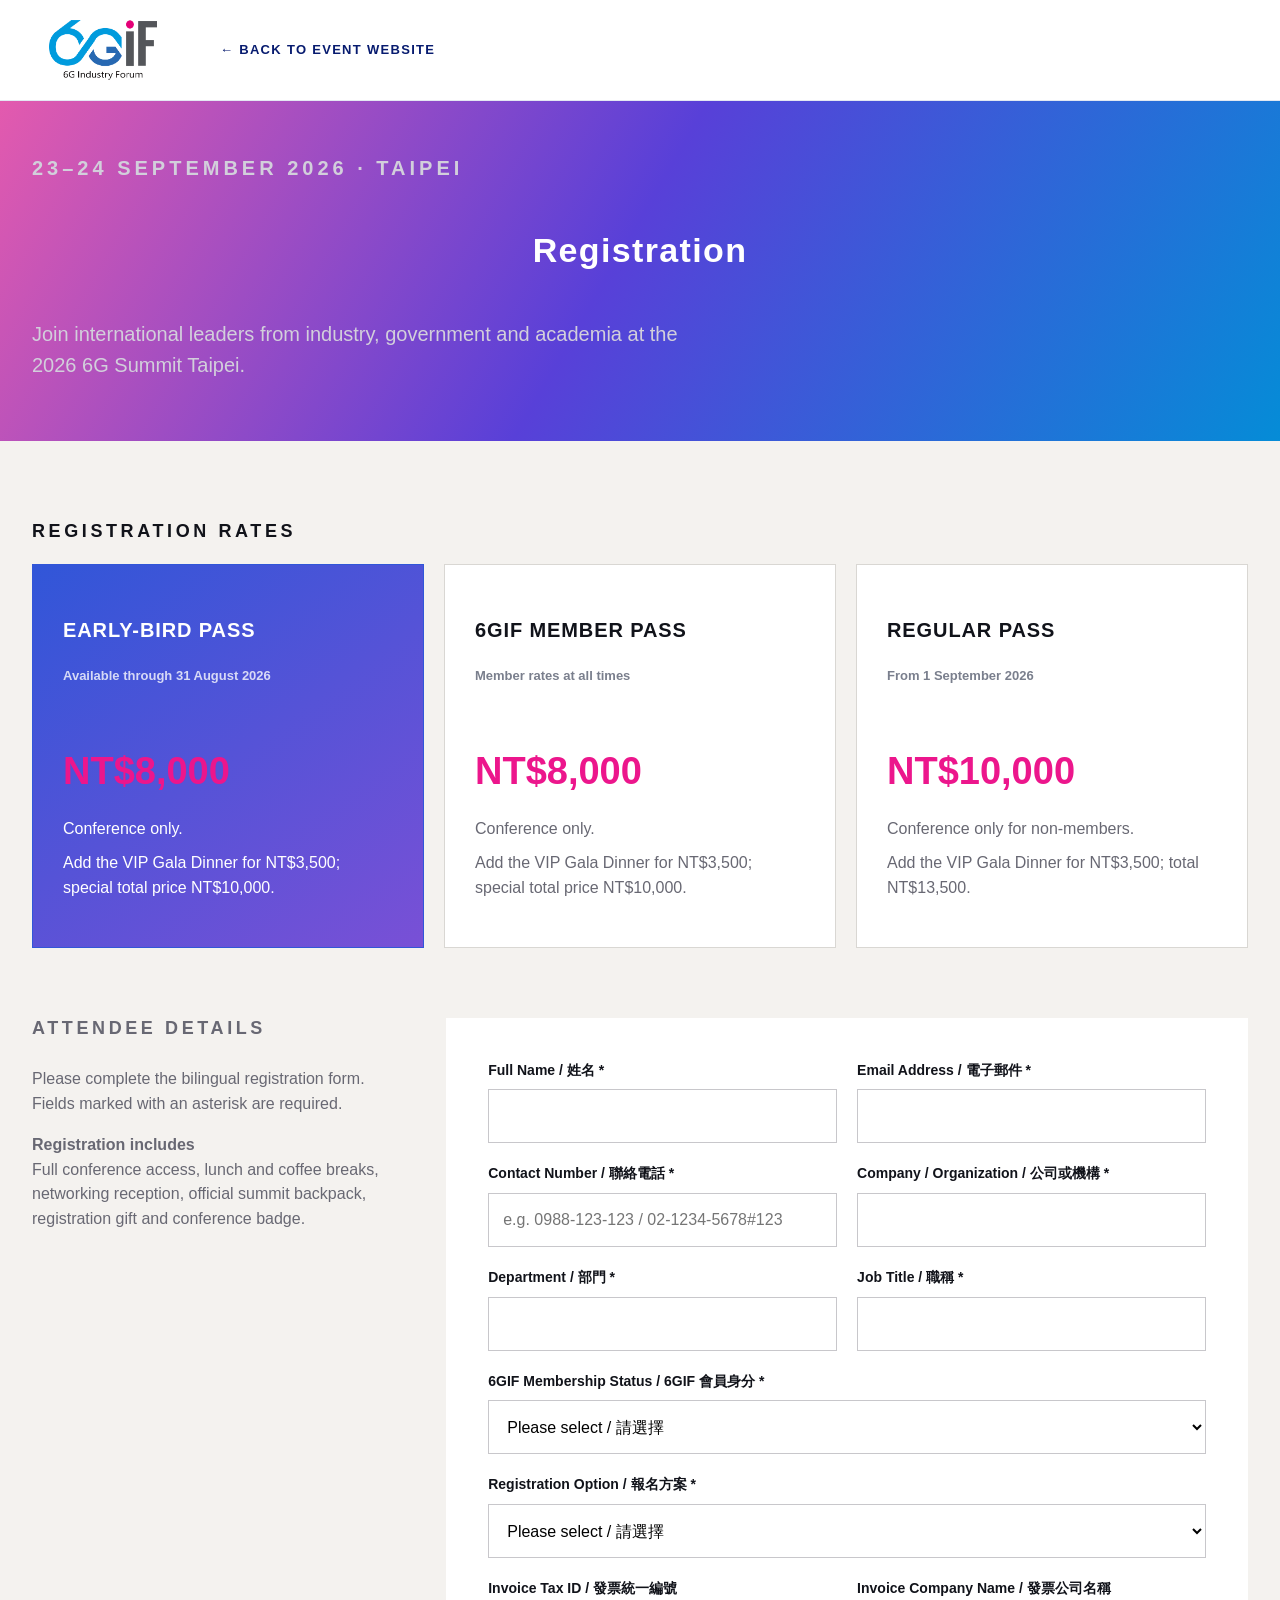
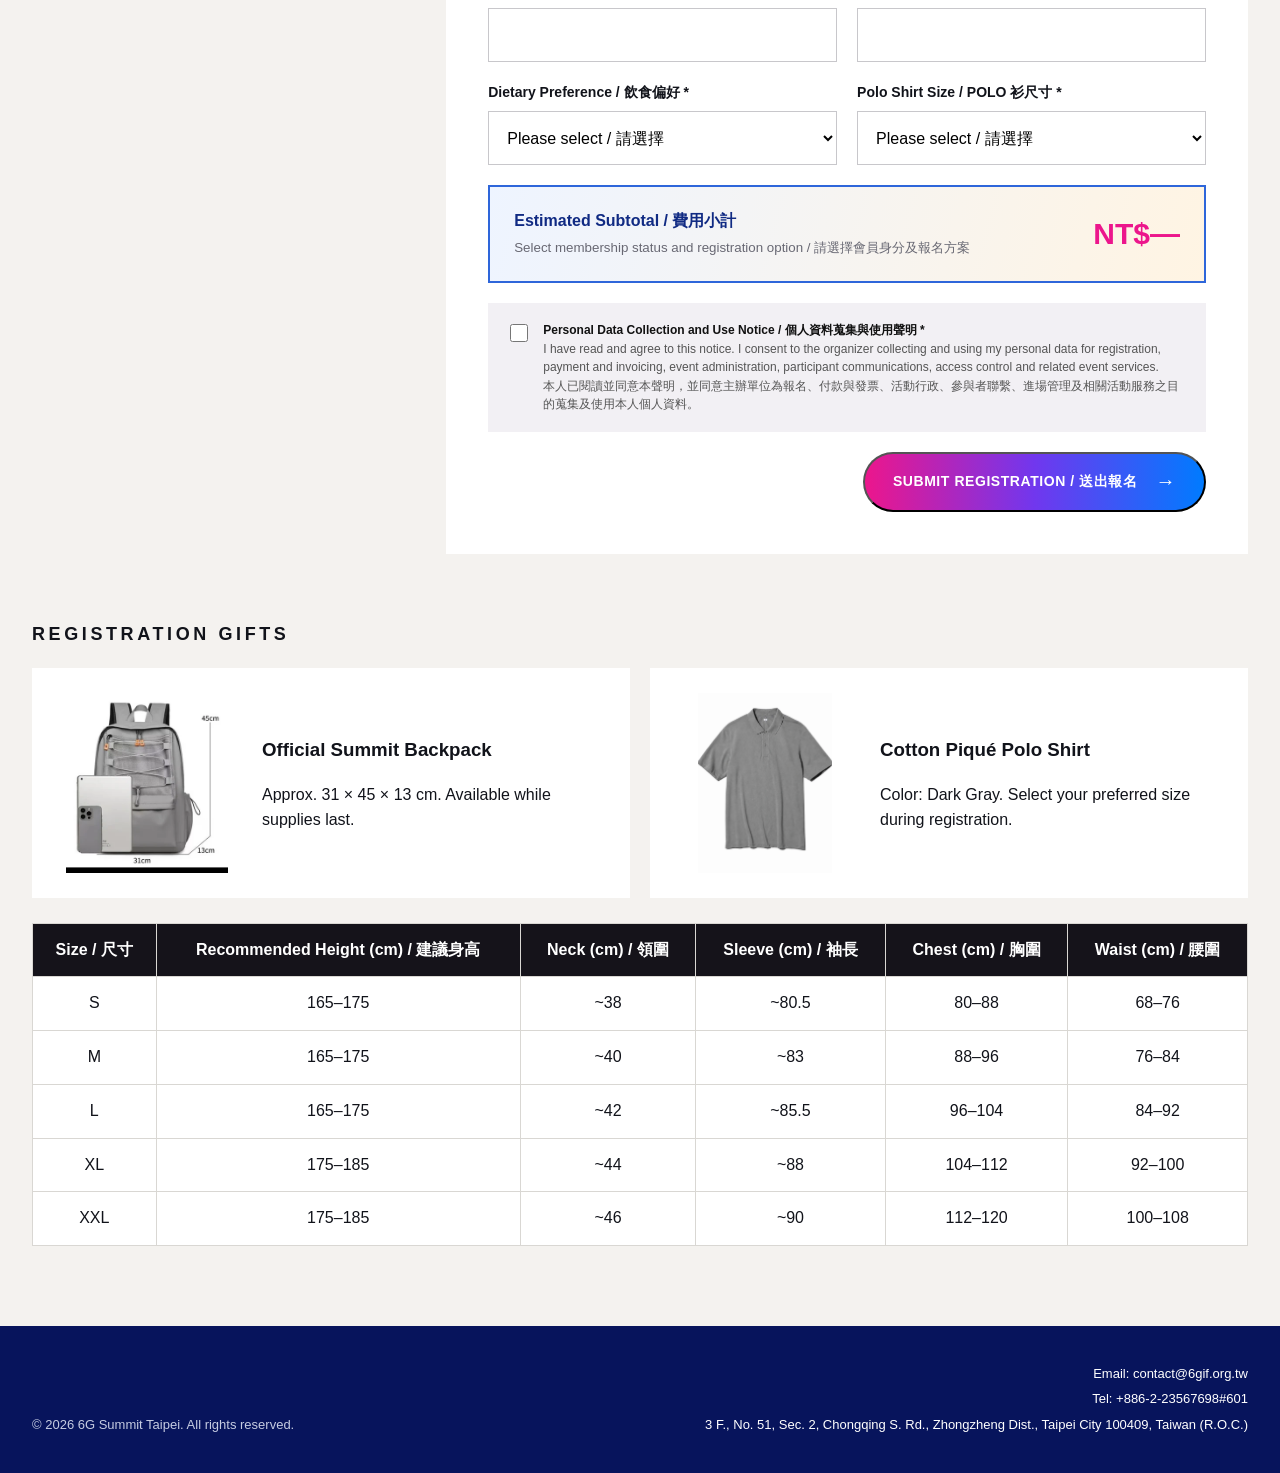
==== registration.html @ 36eef112 "Standardize speaker profile lengths" ====
<!doctype html>
<html lang="en">
<head>
  <meta charset="utf-8">
  <meta name="viewport" content="width=device-width,initial-scale=1">
  <meta name="description" content="Register for the 2026 6G Summit Taipei.">
  <title>Registration | 2026 6G Summit Taipei</title>
  <link rel="stylesheet" href="style.css">
  <link rel="stylesheet" href="mobile.css?v=20260729-2">
  <link rel="stylesheet" href="client-feedback.css?v=20260805-3">
</head>
<body>
  <header class="site-header">
    <div class="nav-wrap">
      <a class="site-logo" href="https://www.6gif-summit.org.tw/" target="_top"><img src="assets/6gif-logo.png" alt="6G Industry Forum"></a>
      <a class="back-link" href="https://www.6gif-summit.org.tw/" target="_top">← BACK TO EVENT WEBSITE</a>
    </div>
  </header>
  <main>
    <section class="registration-hero">
      <div class="container">
        <p class="section-label label-pink">23–24 SEPTEMBER 2026 · TAIPEI</p>
        <h1>Registration</h1>
        <p>Join international leaders from industry, government and academia at the 2026 6G Summit Taipei.</p>
      </div>
    </section>
    <section class="registration-page">
      <div class="container">
        <p class="section-label">REGISTRATION RATES</p>
        <div class="pricing-cards">
          <article class="price-card featured"><p class="pass-name">EARLY-BIRD PASS</p><h3>Available through 31 August 2026</h3><strong>NT$8,000</strong><p class="pass-description"><span>Conference only.</span><span>Add the VIP Gala Dinner for NT$3,500; special total price NT$10,000.</span></p></article>
          <article class="price-card"><p class="pass-name">6GIF MEMBER PASS</p><h3>Member rates at all times</h3><strong>NT$8,000</strong><p class="pass-description"><span>Conference only.</span><span>Add the VIP Gala Dinner for NT$3,500; special total price NT$10,000.</span></p></article>
          <article class="price-card"><p class="pass-name">REGULAR PASS</p><h3>From 1 September 2026</h3><strong>NT$10,000</strong><p class="pass-description"><span>Conference only for non-members.</span><span>Add the VIP Gala Dinner for NT$3,500; total NT$13,500.</span></p></article>
        </div>
        <div class="form-shell">
          <aside class="form-intro">
            <p class="section-label">ATTENDEE DETAILS</p>
            <p>Please complete the bilingual registration form. Fields marked with an asterisk are required.</p>
            <p><b>Registration includes</b><br>Full conference access, lunch and coffee breaks, networking reception, official summit backpack, registration gift and conference badge.</p>
          </aside>
          <form class="registration-form" id="registration-form" action="https://script.google.com/macros/s/AKfycbyAfncCzzsRgJS-tfvsAJpa2BoVLeGrI8mWv20F7eXdibL5-7mxdHvvtj1o44QVNu1ouw/exec" method="post" target="registration-response" novalidate>
            <div class="website-field" aria-hidden="true"><label for="website">Website</label><input id="website" name="website" type="text" tabindex="-1" autocomplete="off"></div>
            <div class="field"><label for="name">Full Name / 姓名 *</label><input id="name" name="name" type="text" required autocomplete="name"></div>
            <div class="field"><label for="email">Email Address / 電子郵件 *</label><input id="email" name="email" type="email" required autocomplete="email"></div>
            <div class="field"><label for="phone">Contact Number / 聯絡電話 *</label><input id="phone" name="phone" type="tel" required autocomplete="tel" inputmode="tel" placeholder="e.g. 0988-123-123 / 02-1234-5678#123"></div>
            <div class="field"><label for="company">Company / Organization / 公司或機構 *</label><input id="company" name="company" type="text" required autocomplete="organization"></div>
            <div class="field"><label for="department">Department / 部門 *</label><input id="department" name="department" type="text" required autocomplete="organization"></div>
            <div class="field"><label for="title">Job Title / 職稱 *</label><input id="title" name="title" type="text" required autocomplete="organization-title"></div>
            <div class="field full"><label for="membership">6GIF Membership Status / 6GIF 會員身分 *</label><select id="membership" name="membership_status" required><option value="">Please select / 請選擇</option><option value="member">Yes, my organization is a 6GIF member / 是，本公司或機構為 6GIF 會員</option><option value="non-member">No, my organization is not a 6GIF member / 否，本公司或機構非 6GIF 會員</option></select></div>
            <div class="field full"><label for="registration-option">Registration Option / 報名方案 *</label><select id="registration-option" name="registration_option" required><option value="">Please select / 請選擇</option><option value="conference-only">Conference Only (No Gala Dinner) / 僅參加會議（不參加晚宴）</option><option value="conference-and-gala">Conference + VIP Gala Dinner / 會議及 VIP 晚宴</option></select></div>
            <div class="field"><label for="tax-id">Invoice Tax ID / 發票統一編號</label><input id="tax-id" name="invoice_tax_id" type="text" inputmode="numeric" pattern="[0-9]{8}" maxlength="8"></div>
            <div class="field"><label for="invoice-company">Invoice Company Name / 發票公司名稱</label><input id="invoice-company" name="invoice_company_name" type="text"></div>
            <div class="field"><label for="diet">Dietary Preference / 飲食偏好 *</label><select id="diet" name="diet" required><option value="">Please select / 請選擇</option><option value="regular">Regular / 葷食</option><option value="vegetarian">Vegetarian / 素食</option><option value="no-meal">No Meal / 不用餐</option></select></div>
            <div class="field"><label for="shirt">Polo Shirt Size / POLO 衫尺寸 *</label><select id="shirt" name="shirt" required><option value="">Please select / 請選擇</option><option>S</option><option>M</option><option>L</option><option>XL</option><option>XXL</option></select></div>
            <div class="subtotal-box" aria-live="polite"><div><span>Estimated Subtotal / 費用小計</span><small id="subtotalNote">Select membership status and registration option / 請選擇會員身分及報名方案</small></div><strong id="subtotalAmount">NT$—</strong></div>
            <label class="privacy-box" id="privacy" for="privacy-consent"><input id="privacy-consent" name="privacy_consent" type="checkbox" value="agreed" required><span><strong>Personal Data Collection and Use Notice / 個人資料蒐集與使用聲明 *</strong><br>I have read and agree to this notice. I consent to the organizer collecting and using my personal data for registration, payment and invoicing, event administration, participant communications, access control and related event services.<br>本人已閱讀並同意本聲明，並同意主辦單位為報名、付款與發票、活動行政、參與者聯繫、進場管理及相關活動服務之目的蒐集及使用本人個人資料。</span></label>
            <div class="submit-row">
              <p class="registration-status" id="registration-status" role="status" aria-live="polite"></p>
              <button class="pill pill-pink" id="registration-submit" type="submit">SUBMIT REGISTRATION / 送出報名 <span>→</span></button>
            </div>
          </form>
          <iframe class="registration-response-frame" name="registration-response" title="Registration response"></iframe>
        </div>
        <section class="gift-panel">
          <p class="section-label">REGISTRATION GIFTS</p>
          <div class="gift-grid">
            <article class="gift-card"><img src="assets/backpack.webp" alt="Official summit backpack"><div><h3>Official Summit Backpack</h3><p>Approx. 31 × 45 × 13 cm. Available while supplies last.</p></div></article>
            <article class="gift-card"><img src="assets/polo-shirt-gray.webp" alt="Dark gray cotton pique polo shirt"><div><h3>Cotton Piqué Polo Shirt</h3><p>Color: Dark Gray. Select your preferred size during registration.</p></div></article>
          </div>
          <p class="size-table-hint"><span aria-hidden="true">↔</span> Swipe horizontally to view all sizes / 左右滑動查看完整尺寸</p>
          <div class="size-table" tabindex="0" role="region" aria-label="Polo shirt size chart, scroll horizontally to view all columns"><table><thead><tr><th>Size / 尺寸</th><th>Recommended Height (cm) / 建議身高</th><th>Neck (cm) / 領圍</th><th>Sleeve (cm) / 袖長</th><th>Chest (cm) / 胸圍</th><th>Waist (cm) / 腰圍</th></tr></thead><tbody><tr><td>S</td><td>165–175</td><td>~38</td><td>~80.5</td><td>80–88</td><td>68–76</td></tr><tr><td>M</td><td>165–175</td><td>~40</td><td>~83</td><td>88–96</td><td>76–84</td></tr><tr><td>L</td><td>165–175</td><td>~42</td><td>~85.5</td><td>96–104</td><td>84–92</td></tr><tr><td>XL</td><td>175–185</td><td>~44</td><td>~88</td><td>104–112</td><td>92–100</td></tr><tr><td>XXL</td><td>175–185</td><td>~46</td><td>~90</td><td>112–120</td><td>100–108</td></tr></tbody></table></div>
        </section>
      </div>
    </section>
  </main>
  <footer class="simple-footer"><div class="container simple-footer-inner"><p>© 2026 6G Summit Taipei. All rights reserved.</p><address><a href="mailto:contact@6gif.org.tw">Email: contact@6gif.org.tw</a><span>Tel: +886-2-23567698#601</span><span>3 F., No. 51, Sec. 2, Chongqing S. Rd., Zhongzheng Dist., Taipei City 100409, Taiwan (R.O.C.)</span></address></div></footer>
  <script src="script.js?v=20260805-1"></script>
</body>
</html>
---- style.css ----
:root{--black:#050505;--ink:#11131a;--paper:#f4f2ef;--white:#fff;--pink:#ec008c;--blue:#079bd8;--purple:#42206b;--line:#d9d7d3;--muted:#686873;--max:1240px}*{box-sizing:border-box}html{scroll-behavior:smooth}body{margin:0;font-family:Arial,"Helvetica Neue",sans-serif;color:var(--ink);background:var(--paper);line-height:1.55}a{color:inherit;text-decoration:none}img{display:block;max-width:100%}.container{width:min(var(--max),calc(100% - 64px));margin:auto}.section-pad{padding:110px 0}.site-header{position:sticky;top:0;z-index:100;background:var(--black);color:#fff}.nav-wrap{height:100px;width:min(1400px,calc(100% - 56px));margin:auto;display:flex;align-items:center;gap:42px}.site-logo{width:150px;height:72px;display:flex;align-items:center}.site-logo img{width:100%;height:70px;object-fit:contain;filter:brightness(0) invert(1)}.main-nav{display:flex;gap:34px;margin-left:auto;font-size:16px}.main-nav a{position:relative;padding:10px 0}.main-nav a:after{content:"";position:absolute;left:0;bottom:4px;width:0;height:2px;background:var(--pink);transition:.25s}.main-nav a:hover:after{width:100%}.pill{display:inline-flex;align-items:center;justify-content:center;gap:18px;min-height:60px;padding:0 28px;border-radius:999px;font-weight:800;font-size:14px;letter-spacing:.04em;transition:.25s}.pill span{font-size:20px}.pill:hover{transform:translateY(-2px)}.pill-light{background:#fff;color:#111}.pill-dark{background:#111;color:#fff}.pill-pink{background:var(--pink);color:#fff}.nav-register{min-height:62px;min-width:206px}.menu-toggle{display:none;background:none;border:0;color:#fff;font-size:28px}.hero{min-height:calc(100vh - 100px);position:relative;overflow:hidden;color:#fff;background:radial-gradient(circle at 50% 42%,#44246f 0,#18113d 31%,#090b27 58%,#02030c 100%);display:flex;flex-direction:column;justify-content:center}.hero-grid{position:absolute;inset:0;background-image:linear-gradient(rgba(255,255,255,.045) 1px,transparent 1px),linear-gradient(90deg,rgba(255,255,255,.045) 1px,transparent 1px);background-size:64px 64px;mask-image:linear-gradient(to bottom,black,transparent 88%)}.hero:after{content:"";position:absolute;left:-10%;right:-10%;bottom:10%;height:160px;background:linear-gradient(90deg,transparent,var(--pink),#5638ff,var(--blue),transparent);filter:blur(60px);opacity:.68;transform:skewY(-5deg)}.hero-orb{position:absolute;border-radius:50%;border:1px solid rgba(255,255,255,.2)}.hero-orb:before,.hero-orb:after{content:"";position:absolute;border-radius:50%;inset:12%;border:1px solid rgba(255,255,255,.12)}.hero-orb:after{inset:26%}.hero-orb-one{width:720px;height:720px;left:calc(50% - 360px);top:5%}.hero-orb-two{width:1100px;height:1100px;left:calc(50% - 550px);top:-18%;border-color:rgba(255,255,255,.07)}.hero-content{position:relative;z-index:2;width:min(1000px,calc(100% - 48px));margin:auto;text-align:center;padding:80px 0 150px}.hero-kicker{letter-spacing:.28em;font-size:14px;font-weight:800;color:#85ddff;margin-bottom:22px}.hero h1{font-size:clamp(72px,10vw,150px);line-height:.84;letter-spacing:-.07em;margin:0;font-weight:900}.hero h1 span{color:transparent;-webkit-text-stroke:2px #fff}.date-pill{width:max-content;max-width:100%;margin:42px auto 0;border:2px solid #fff;border-radius:999px;padding:13px 30px;font-weight:800;font-size:18px;letter-spacing:.06em;background:rgba(0,0,0,.24)}.date-pill b{color:var(--pink);margin:0 10px}.hero-actions{margin-top:34px;display:flex;gap:28px;align-items:center;justify-content:center}.text-link{font-size:13px;letter-spacing:.12em;font-weight:800}.hero-hosts{position:absolute;z-index:3;left:5%;right:5%;bottom:32px;display:flex;justify-content:space-between}.hero-hosts>div{display:flex;align-items:center;gap:18px}.hero-hosts span{font-size:13px;color:#cbc8dc;letter-spacing:.06em}.hero-logos{display:flex;gap:10px}.hero-logos img{width:95px;height:52px;object-fit:contain;background:#fff;border-radius:8px;padding:7px}.section-label{margin:0 0 22px;font-size:13px;font-weight:900;letter-spacing:.18em}.label-pink{color:#ff50b5}.split{display:grid;grid-template-columns:1.05fr .95fr;gap:100px}.intro h2,.section-heading-row h2,.partners h2,.venue-section h2{font-size:clamp(48px,6vw,82px);line-height:1.02;letter-spacing:-.045em;margin:0}.intro h2 em{font-style:normal;color:var(--pink)}.intro-copy{font-size:18px}.intro-copy p{margin:0 0 24px}.intro-copy .pill{margin-top:12px}.metrics{display:grid;grid-template-columns:repeat(4,1fr);margin-top:90px;border-top:1px solid var(--line);border-bottom:1px solid var(--line)}.metrics div{padding:36px 24px;border-right:1px solid var(--line)}.metrics div:last-child{border:0}.metrics strong{display:block;font-size:58px;line-height:1;color:var(--purple)}.metrics span{display:block;margin-top:10px;font-weight:700;color:var(--muted)}.dark-section,.speaker-section,.registration-cta{background:var(--black);color:#fff}.section-heading-row{display:grid;grid-template-columns:1.3fr .7fr;gap:90px;align-items:end;margin-bottom:54px}.section-heading-row p{font-size:18px;color:#bbb9c3;margin:0}.theme-grid{display:grid;grid-template-columns:repeat(2,1fr);border-top:1px solid #3a3a3a;border-left:1px solid #3a3a3a}.theme-grid article{min-height:330px;padding:42px;border-right:1px solid #3a3a3a;border-bottom:1px solid #3a3a3a;position:relative;overflow:hidden}.theme-grid article:after{content:"";position:absolute;width:180px;height:180px;border:1px solid rgba(236,0,140,.4);border-radius:50%;right:-60px;bottom:-70px}.theme-grid span{font-weight:900;color:var(--pink)}.theme-grid h3{font-size:32px;line-height:1.1;margin:70px 0 18px}.theme-grid p{margin:0;color:#bbb9c3;max-width:480px}.partners h2{max-width:850px}.partner-group{margin-top:70px}.partner-group h3,.carousel-head h3{font-size:20px;text-transform:uppercase;letter-spacing:.08em}.logo-grid{display:grid;gap:18px}.fixed-logos{grid-template-columns:repeat(4,1fr)}.gold-grid{grid-template-columns:repeat(3,1fr)}.silver-grid{grid-template-columns:repeat(2,1fr);max-width:620px}.bronze-grid{grid-template-columns:repeat(5,1fr)}.logo-grid>div{height:170px;background:#fff;border:1px solid var(--line);display:flex;align-items:center;justify-content:center;padding:26px;position:relative}.logo-grid img{width:100%;height:100%;object-fit:contain}.logo-grid span{position:absolute;left:12px;bottom:8px;font-size:10px;font-weight:800;color:var(--muted);text-transform:uppercase;letter-spacing:.09em}.carousel-head{display:flex;align-items:center;justify-content:space-between}.carousel-controls{display:flex;align-items:center;gap:13px}.carousel-controls button{width:46px;height:46px;border-radius:50%;border:1px solid #999;background:transparent;font-size:20px;cursor:pointer}.carousel-controls span{font-size:13px;font-weight:800}.partner-page{display:none}.partner-page.active{display:block}.speaker-section{background:linear-gradient(145deg,#070707 45%,#190d2e)}.light-heading p{color:#bbb9c3}.speaker-grid{display:grid;grid-template-columns:repeat(4,1fr);gap:20px}.speaker-grid article{border-top:1px solid #555;padding-top:20px}.speaker-visual{height:310px;display:flex;align-items:flex-end;padding:20px;font-size:72px;font-weight:900;color:rgba(255,255,255,.22);background:radial-gradient(circle at 50% 30%,#71408d,#211c43 55%,#101019);overflow:hidden}.speaker-grid h3{font-size:25px;margin:20px 0 8px}.speaker-grid p{color:#aaa9b2;margin:0}.program-note{margin-top:30px;color:#aaa9b2}.agenda-section{background:#fff}.day-tabs{display:flex;border-bottom:1px solid #bbb;margin-bottom:48px}.day-tab{flex:1;background:transparent;border:0;padding:22px;text-align:left;font-weight:900;font-size:28px;color:#999;cursor:pointer;border-bottom:5px solid transparent}.day-tab span{display:block;font-size:13px;letter-spacing:.1em;margin-top:5px}.day-tab.active{color:#111;border-bottom-color:var(--pink)}.agenda-day{display:none}.agenda-day.active{display:block}.agenda-session{margin-bottom:42px}.agenda-session h3{font-size:25px;margin:0;padding:20px 24px;background:#101116;color:#fff}.agenda-row{display:grid;grid-template-columns:170px 1fr;border-bottom:1px solid var(--line);padding:23px 24px;gap:30px}.agenda-row time{font-weight:900;color:var(--purple)}.agenda-row b{display:block;font-size:18px}.agenda-row span{display:block;color:var(--muted);margin-top:5px}.agenda-row.break{background:#f1eff4}.agenda-row.dinner{background:#fce5f3}.registration-cta{text-align:center;padding:120px 0;background:radial-gradient(circle at 50% 120%,#832268,#19102d 45%,#050505 75%)}.registration-cta h2{font-size:clamp(50px,7vw,90px);line-height:1;margin:0 0 42px;letter-spacing:-.05em}.venue-grid{display:grid;grid-template-columns:.85fr 1.15fr;gap:80px;align-items:stretch}.venue-grid>div>p{font-size:18px}.venue-grid iframe{width:100%;min-height:560px;border:0;filter:grayscale(1) contrast(1.1)}footer{background:#050505;color:#fff;padding:78px 0 26px}.footer-main{display:grid;grid-template-columns:1.4fr .7fr .8fr 1.1fr;gap:55px}.footer-logo{width:190px;filter:brightness(0) invert(1)}.footer-main h3{font-size:13px;letter-spacing:.14em;text-transform:uppercase;color:#999}.footer-main a{display:block;margin:12px 0;color:#ddd}.footer-main p{color:#aaa}.footer-logos{display:flex;gap:10px}.footer-logos img{width:120px;height:65px;object-fit:contain;background:#fff;border-radius:8px;padding:8px}.footer-bottom{border-top:1px solid #333;margin-top:55px;padding-top:22px;color:#888;font-size:13px}
.registration-hero{padding:90px 0 70px;background:radial-gradient(circle at 80% 20%,#54256b,#15102d 48%,#050505 80%);color:#fff}.registration-hero h1{font-size:clamp(58px,8vw,105px);line-height:.93;letter-spacing:-.05em;margin:18px 0}.registration-hero p{font-size:20px;color:#d2cfdb;max-width:680px}.back-link{font-size:13px;font-weight:800;letter-spacing:.1em}.registration-page{padding:80px 0}.pricing-cards{display:grid;grid-template-columns:repeat(3,1fr);gap:20px;margin-bottom:70px}.price-card{background:#fff;border:1px solid var(--line);padding:30px}.price-card.featured{background:#17121f;color:#fff;border-color:#17121f}.price-card h3{font-size:23px}.price-card strong{font-size:38px;color:var(--pink)}.price-card p{color:var(--muted)}.form-shell{display:grid;grid-template-columns:1fr 2fr;gap:70px;align-items:start}.form-intro{position:sticky;top:140px}.form-intro h2{font-size:52px;line-height:1;margin:0 0 20px}.form-intro p{color:var(--muted)}.registration-form{background:#fff;padding:42px;display:grid;grid-template-columns:1fr 1fr;gap:20px}.field{display:grid;gap:8px}.field.full{grid-column:1/-1}.field label{font-size:14px;font-weight:800}.field input,.field select{width:100%;height:54px;border:1px solid #c8c7cb;background:#fff;padding:0 14px;font:inherit}.field input:focus,.field select:focus{outline:2px solid rgba(236,0,140,.18);border-color:var(--pink)}.privacy-box{grid-column:1/-1;display:flex;gap:12px;align-items:flex-start;padding:18px;background:#f2f0f4;font-size:12px;color:#555}.privacy-box input{width:18px;height:18px;flex:0 0 18px;accent-color:var(--pink)}.privacy-box strong{color:#111}.submit-row{grid-column:1/-1;display:flex;align-items:center;justify-content:space-between;gap:20px}.registration-status{margin:0;font-size:14px;font-weight:800;line-height:1.5}.registration-status.is-pending{color:#245fd3}.registration-status.is-success{color:#167a46}.registration-status.is-error{color:#b3261e}.registration-form button[disabled]{cursor:wait;opacity:.65}.website-field,.registration-response-frame{position:absolute!important;width:1px!important;height:1px!important;padding:0!important;margin:-1px!important;overflow:hidden!important;clip:rect(0,0,0,0)!important;white-space:nowrap!important;border:0!important}.gift-panel{margin-top:70px}.gift-grid{display:grid;grid-template-columns:1fr 1fr;gap:20px}.gift-card{display:grid;grid-template-columns:180px 1fr;gap:25px;align-items:center;background:#fff;padding:25px}.gift-card img{width:180px;height:180px;object-fit:contain}.size-table{margin-top:25px;overflow:auto}.size-table table{width:100%;min-width:760px;border-collapse:collapse;background:#fff}.size-table th,.size-table td{padding:14px;border:1px solid var(--line);text-align:center}.size-table th{background:#15131a;color:#fff}.size-table th:first-child,.size-table td:first-child{text-align:left}
@media(max-width:1050px){.main-nav{display:none}.menu-toggle{display:block;margin-left:auto}.main-nav.open{display:flex;position:absolute;top:100px;left:0;right:0;background:#050505;padding:25px 32px;flex-direction:column}.hero-hosts{position:relative;left:auto;right:auto;bottom:auto;width:min(900px,calc(100% - 48px));margin:-110px auto 30px}.split,.section-heading-row,.venue-grid,.form-shell{grid-template-columns:1fr;gap:45px}.fixed-logos,.speaker-grid{grid-template-columns:repeat(2,1fr)}.bronze-grid{grid-template-columns:repeat(3,1fr)}.form-intro{position:static}.footer-main{grid-template-columns:repeat(2,1fr)}}@media(max-width:700px){.container{width:min(100% - 32px,var(--max))}.section-pad{padding:72px 0}.nav-wrap{width:calc(100% - 28px);height:82px}.site-logo{width:110px}.nav-register{display:none}.main-nav.open{top:82px}.hero{min-height:auto}.hero-content{padding:100px 0 150px}.hero h1{font-size:60px}.date-pill{font-size:12px;padding:11px 16px}.hero-actions{flex-direction:column}.hero-hosts{display:grid;gap:14px}.hero-hosts>div{justify-content:space-between}.intro h2,.section-heading-row h2,.partners h2,.venue-section h2{font-size:44px}.metrics{grid-template-columns:1fr 1fr}.metrics div:nth-child(2){border-right:0}.theme-grid{grid-template-columns:1fr}.theme-grid article{min-height:270px}.fixed-logos,.gold-grid,.silver-grid,.bronze-grid,.speaker-grid,.pricing-cards,.gift-grid{grid-template-columns:1fr}.logo-grid>div{height:140px}.speaker-visual{height:260px}.day-tab{font-size:19px;padding:15px 8px}.agenda-row{grid-template-columns:1fr;gap:7px;padding:18px 15px}.registration-form{grid-template-columns:1fr;padding:25px 18px}.field.full,.privacy-box,.submit-row{grid-column:auto}.gift-card{grid-template-columns:1fr}.gift-card img{width:100%;height:220px}.footer-main{grid-template-columns:1fr}.footer-logos{flex-wrap:wrap}}
.all-sponsors{grid-template-columns:repeat(5,minmax(0,1fr));gap:14px}.all-sponsors>div{height:132px;padding:22px}.all-sponsors>div img{width:100%;height:100%;object-fit:contain}.all-sponsors>div span{font-size:9px;left:9px;bottom:6px}@media(max-width:1050px){.all-sponsors{grid-template-columns:repeat(4,minmax(0,1fr))}}@media(max-width:700px){.fixed-logos,.all-sponsors{grid-template-columns:repeat(2,minmax(0,1fr))}.all-sponsors>div{height:112px;padding:16px}}
.section-label{font-size:18px;line-height:1.2;letter-spacing:.2em}.theme-grid span{display:block;font-size:30px;line-height:1;font-weight:900;letter-spacing:.04em}@media(max-width:700px){.section-label{font-size:16px}.theme-grid span{font-size:26px}}
@media(max-width:700px){.submit-row{align-items:stretch;flex-direction:column}.submit-row .pill{width:100%}}
.site-header{background:#071b6f}.site-logo{background:#fff;border-radius:10px;padding:4px 10px}.site-logo img{filter:none;height:62px}.main-nav a:after{background:#00d9f4}.pill-pink{background:linear-gradient(90deg,#ec168c,#7137ee,#007bff)}.pill-dark{background:linear-gradient(90deg,#141d72,#0754c9)}.visual-hero{min-height:auto;display:block;position:relative;background:#071b6f;overflow:visible}.visual-hero:after,.visual-hero .hero-grid,.visual-hero .hero-orb{display:none}.hero-banner{width:100%;height:clamp(520px,62vh,700px);object-fit:cover;object-position:center}.hero-title-overlay{position:absolute;z-index:2;top:4%;left:50%;transform:translateX(-50%);width:min(720px,72vw);padding:16px 50px 24px;text-align:center;color:#14258f;background:radial-gradient(ellipse at center,rgba(255,255,255,.98) 0,rgba(232,243,255,.92) 55%,rgba(222,239,255,0) 78%)}.hero-title-overlay span{display:block;font-size:20px;font-weight:900;letter-spacing:.3em}.hero-title-overlay strong{display:block;font-size:clamp(58px,6.4vw,96px);line-height:.98;letter-spacing:-.055em;white-space:nowrap;background:linear-gradient(90deg,#e800a8,#7734ee 52%,#00bde7);-webkit-background-clip:text;background-clip:text;color:transparent}.hero-title-overlay strong b{font-size:1.12em}.hero-title-overlay em{display:block;font-style:normal;font-size:clamp(35px,4vw,58px);font-weight:900;line-height:1;letter-spacing:.2em;color:#10258e}.hero-title-overlay small{display:block;margin-top:11px;font-size:clamp(16px,1.55vw,24px);font-weight:800;color:#2d2fa9}.banner-actions{display:flex;align-items:center;justify-content:center;gap:18px;padding:24px;background:linear-gradient(90deg,#fbb64a 0%,#f070c7 26%,#6258e8 58%,#00bce8 100%)}.banner-agenda{background:rgba(255,255,255,.94);color:#092477}.intro{background:linear-gradient(135deg,#fff9eb,#f5f7ff 52%,#eafcff)}.dark-section{background:linear-gradient(135deg,#11217e,#153fc6 46%,#009fdc)}.theme-grid{border-color:rgba(255,255,255,.32)}.theme-grid article{border-color:rgba(255,255,255,.32);background:rgba(7,23,107,.18)}.theme-grid article:after{border-color:rgba(0,232,255,.55)}.theme-grid span{color:#ffd260}.label-pink{color:#ffca54}.partners{background:linear-gradient(135deg,#fff8ea,#f5f5ff 55%,#eafcff)}.speaker-section{background:linear-gradient(140deg,#571084,#182caa 50%,#007cc8)}.speaker-visual{background:radial-gradient(circle at 40% 25%,#f06aaf,#7446d6 48%,#063bad)}.agenda-section{background:linear-gradient(180deg,#fff,#f2f8ff)}.day-tab.active{border-bottom-color:#00a9df}.agenda-session h3{background:linear-gradient(90deg,#11217e,#006dd8)}.agenda-row time{color:#0952c3}.agenda-row.dinner{background:#fff0d2}.registration-cta{background:linear-gradient(110deg,#e353a6,#5438d4 50%,#007fda)}.venue-section{background:#eef8ff}.venue-grid iframe{filter:none}.registration-hero{background:linear-gradient(120deg,#e35aae,#5840d8 48%,#058cd7)}.price-card.featured{background:linear-gradient(145deg,#182484,#6929a4);border-color:#3d37ae}.price-card strong{color:#ec168c}.subtotal-box{grid-column:1/-1;display:flex;align-items:center;justify-content:space-between;gap:20px;padding:22px 24px;border:2px solid #2e66da;background:linear-gradient(105deg,#eef4ff,#fff4e3)}.subtotal-box span{display:block;font-size:16px;font-weight:900;color:#102a83}.subtotal-box small{display:block;margin-top:4px;color:#686873}.subtotal-box strong{font-size:30px;white-space:nowrap;color:#ec168c}.field input:focus,.field select:focus{outline-color:rgba(0,174,230,.2);border-color:#087bd3}footer{background:#07145c}.footer-logo{width:205px;filter:none;background:#fff;border-radius:12px;padding:9px 14px}@media(max-width:700px){.site-logo{padding:2px 6px}.hero-banner{height:390px;min-height:390px;object-fit:cover;object-position:center}.hero-title-overlay{top:3%;width:94vw;padding:12px 24px 18px}.hero-title-overlay span{font-size:13px}.hero-title-overlay strong{font-size:43px}.hero-title-overlay em{font-size:29px}.hero-title-overlay small{font-size:13px;margin-top:7px}.banner-actions{flex-direction:column;padding:18px}.banner-actions .pill{width:100%}.subtotal-box{grid-column:auto;align-items:flex-start;flex-direction:column}.subtotal-box strong{font-size:26px}}
---- mobile.css ----
.size-table-hint {
  display: none;
}

@media (max-width: 700px) {
  .menu-toggle {
    width: 48px;
    height: 48px;
    padding: 0;
    align-items: center;
    justify-content: center;
    flex: 0 0 48px;
    border-radius: 50%;
  }

  .hero-banner {
    width: 100%;
    height: auto;
    min-height: 0;
    object-fit: contain;
    object-position: center;
  }

  .size-table-hint {
    display: flex;
    align-items: center;
    gap: 9px;
    margin: 22px 0 -12px;
    color: #52525c;
    font-size: 13px;
    font-weight: 800;
  }

  .size-table-hint span {
    display: inline-flex;
    align-items: center;
    justify-content: center;
    width: 30px;
    height: 30px;
    flex: 0 0 30px;
    border-radius: 50%;
    background: #102a83;
    color: #fff;
    font-size: 18px;
  }

  .size-table {
    scrollbar-color: #245fd3 #e2e7f3;
    scrollbar-width: thin;
  }

  .size-table:focus {
    outline: 2px solid #245fd3;
    outline-offset: 3px;
  }
}
---- client-feedback.css ----
/* Client review updates — 31 July 2026 */

html,
body {
  max-width: 100%;
  overflow-x: hidden;
}

.site-header {
  background: #fff;
  color: #071b6f;
  border-bottom: 1px solid #e3e8f2;
}

.site-logo {
  background: transparent;
  border-radius: 0;
  padding: 0;
}

.site-logo img {
  height: 64px;
}

.main-nav a::after {
  background: #ec168c;
}

.menu-toggle {
  color: #071b6f;
}

.nav-register {
  background: #071b6f;
  color: #fff;
}

.visual-hero {
  background: #fff;
}

.hero-media {
  position: relative;
  width: 100%;
  overflow: hidden;
  background: #d9e8ff;
}

.hero-banner {
  display: block;
  width: 100%;
  height: auto;
  object-fit: contain;
}

.event-details-strip {
  position: absolute;
  z-index: 2;
  top: 72%;
  left: 50%;
  display: grid;
  gap: 4px;
  width: min(520px, 26vw);
  padding: 15px 30px 18px;
  transform: translate(-50%, -50%);
  color: #5127b8;
  font-size: clamp(16px, 1.1vw, 21px);
  font-weight: 800;
  line-height: 1.18;
  text-align: center;
  background: radial-gradient(
    ellipse at center,
    rgba(255, 255, 255, .98) 0%,
    rgba(246, 250, 255, .92) 45%,
    rgba(225, 239, 255, .5) 68%,
    rgba(225, 239, 255, 0) 84%
  );
  text-shadow: 0 1px 0 rgba(255, 255, 255, .96);
}

.event-details-strip span {
  display: block;
  width: 100%;
  text-align: center;
}

.event-details-strip b {
  display: none;
}

.event-details-strip em {
  display: block;
  font-style: normal;
}

.event-details-strip span:first-child em {
  font-size: 1.12em;
  letter-spacing: .03em;
}

.event-details-strip span + span {
  margin-top: 3px;
}

.banner-actions .pill-pink {
  background: #071b6f;
  color: #fff;
  box-shadow: 0 8px 24px rgba(7, 27, 111, .28);
}

.banner-actions .banner-agenda {
  border: 2px solid #071b6f;
  background: #fff;
  color: #071b6f;
}

.centered-section-title {
  margin: 0 0 52px;
  color: inherit;
  font-size: clamp(44px, 5vw, 72px);
  line-height: 1;
  letter-spacing: .12em;
  text-align: center;
}

.dark-section .theme-grid {
  grid-template-columns: repeat(4, minmax(0, 1fr));
  border-left: 1px solid rgba(255, 255, 255, .32);
}

.dark-section .theme-grid article {
  min-height: 240px;
  padding: 28px 24px;
}

.dark-section .theme-grid h3 {
  margin: 45px 0 14px;
  font-size: 22px;
}

.dark-section .theme-grid p {
  font-size: 14px;
}

.partners .centered-section-title {
  display: block;
  width: 100%;
  max-width: none;
  margin-right: auto;
  margin-left: auto;
  color: #11131a;
  font-size: clamp(18px, 4.6vw, 66px);
  letter-spacing: .04em;
  text-align: center;
  white-space: nowrap;
}

.partner-group {
  margin-top: 48px;
}

.partner-group h3 {
  margin: 0 0 18px;
  text-align: center;
}

.category-logos {
  justify-content: center;
  width: min(1080px, 100%);
  margin: 0 auto;
}

.category-logos-two {
  grid-template-columns: repeat(2, minmax(0, 250px));
}

.category-logos-one {
  grid-template-columns: minmax(0, 250px);
}

.category-logos-three {
  grid-template-columns: repeat(3, minmax(0, 250px));
}

.category-logos > div {
  width: 100%;
  height: 140px;
  padding: 24px;
}

.category-logos a {
  display: flex;
  align-items: center;
  justify-content: center;
  width: 100%;
  height: 100%;
}

.category-logos a:focus-visible {
  outline: 3px solid #174bc7;
  outline-offset: 5px;
}

.category-logos img {
  width: 100%;
  height: 100%;
  object-fit: contain;
}

.category-logos > .logo-teema {
  padding: 10px;
}

.logo-teema img {
  transform: scale(1.04);
  transform-origin: center;
}

.speaker-section .centered-section-title {
  color: #ffd260;
}

.speaker-order-note {
  margin: -30px 0 48px;
  color: rgba(255, 255, 255, .78);
  font-size: 15px;
  line-height: 1.5;
  text-align: center;
}

.speaker-grid {
  grid-template-columns: repeat(6, minmax(0, 1fr));
  gap: 28px 14px;
}

.speaker-grid article {
  min-width: 0;
}

.speaker-visual {
  width: 100%;
  height: auto;
  aspect-ratio: 1;
  padding: 0;
  align-items: stretch;
  overflow: hidden;
  background: #102a83;
}

.speaker-visual img {
  width: 100%;
  height: 100%;
  object-fit: cover;
  object-position: center top;
}

.speaker-grid h3 {
  font-size: 18px;
}

.speaker-grid p {
  font-size: 13px;
}

.agenda-section .centered-section-title {
  color: #11131a;
}

.agenda-disclaimer {
  margin: 16px 0 0;
  color: #777b86;
  font-size: 13px;
  text-align: right;
}

.agenda-meta > span {
  display: block;
}

.agenda-meta > span + span {
  margin-top: 5px;
}

.registration-cta {
  padding: 104px 0;
}

.registration-cta h2 {
  font-size: clamp(40px, 5vw, 64px);
  line-height: 1.08;
  letter-spacing: -.035em;
}

.venue-section .venue-grid {
  grid-template-columns: .8fr 1.2fr;
  gap: 90px;
}

.venue-section .venue-grid h2 {
  font-size: clamp(42px, 5vw, 68px);
  line-height: 1.02;
}

.simple-footer {
  padding: 38px 0;
  background: #07145c;
  color: #fff;
}

.simple-footer-inner {
  display: flex;
  align-items: flex-end;
  justify-content: space-between;
  gap: 48px;
}

.simple-footer p {
  margin: 0;
  color: #c6cce2;
  font-size: 13px;
  white-space: nowrap;
}

.simple-footer address {
  display: grid;
  gap: 5px;
  max-width: 650px;
  color: #fff;
  font-size: 13px;
  font-style: normal;
  text-align: right;
}

.simple-footer address a {
  margin: 0;
  color: #fff;
}

.price-card.featured {
  background: linear-gradient(145deg, #3156d8, #7950d6);
  border-color: #3156d8;
}

.price-card h3 {
  min-height: 58px;
  margin: 8px 0 18px;
  color: #7a7f8d;
  font-size: 13px;
  font-weight: 600;
}

.price-card .pass-name {
  color: #11131a;
  font-size: 20px;
  font-weight: 900;
  letter-spacing: .045em;
}

.price-card .pass-description {
  line-height: 1.55;
}

.price-card .pass-description span {
  display: block;
}

.price-card .pass-description span + span {
  margin-top: 9px;
}

.price-card.featured h3 {
  color: rgba(255, 255, 255, .78);
}

.price-card.featured .pass-name,
.price-card.featured .pass-description {
  color: #fff;
}

.form-shell {
  grid-template-columns: .62fr 1.38fr;
  gap: 54px;
}

.form-intro {
  top: 125px;
}

.form-intro .section-label {
  margin-bottom: 28px;
}

.size-table th:first-child,
.size-table td:first-child {
  text-align: center;
}

@media (max-width: 1050px) {
  .dark-section .theme-grid {
    grid-template-columns: repeat(2, minmax(0, 1fr));
  }

  .speaker-grid {
    grid-template-columns: repeat(3, minmax(0, 1fr));
  }

  .venue-section .venue-grid,
  .form-shell {
    grid-template-columns: 1fr;
  }

  .simple-footer-inner {
    align-items: flex-start;
    flex-direction: column;
  }

  .simple-footer address {
    text-align: left;
  }
}

@media (max-width: 700px) {
  .site-logo img {
    height: 54px;
  }

  .main-nav.open {
    background: #fff;
    color: #071b6f;
    box-shadow: 0 18px 35px rgba(7, 27, 111, .14);
  }

  .event-details-strip {
    position: static;
    display: grid;
    gap: 7px;
    width: 100%;
    max-width: none;
    padding: 12px 16px;
    transform: none;
    border-width: 1px 0;
    border-radius: 0;
    background: #f4f7ff;
    font-size: 12px;
    text-align: left;
    text-shadow: none;
    box-shadow: none;
  }

  .event-details-strip span {
    display: grid;
    grid-template-columns: 58px 1fr;
    gap: 6px;
    width: auto;
    max-width: 360px;
    margin: 0 auto;
    text-align: left;
  }

  .event-details-strip b {
    display: block;
  }

  .event-details-strip span:first-child em {
    font-size: inherit;
    letter-spacing: normal;
  }

  .centered-section-title {
    margin-bottom: 34px;
    font-size: 36px;
    letter-spacing: .08em;
  }

  .dark-section .theme-grid {
    grid-template-columns: 1fr;
  }

  .dark-section .theme-grid article {
    min-height: 220px;
  }

  .category-logos-two,
  .category-logos-three {
    grid-template-columns: repeat(2, minmax(0, 1fr));
  }

  .category-logos > div {
    height: 112px;
    padding: 16px;
  }

  .speaker-grid {
    grid-template-columns: repeat(2, minmax(0, 1fr));
    gap: 26px 12px;
  }

  .speaker-grid h3 {
    font-size: 17px;
  }

  .speaker-grid p {
    font-size: 12px;
    line-height: 1.4;
  }

  .registration-cta {
    padding: 78px 0;
  }

  .registration-cta h2 {
    font-size: 38px;
  }

  .venue-section .venue-grid h2 {
    font-size: 42px;
  }

  .simple-footer p {
    white-space: normal;
  }

  .price-card h3 {
    min-height: 0;
  }

}

/* Client revisions — 4 August 2026 */
.intro h2,
.centered-section-title,
.registration-cta h2,
.venue-section .venue-grid h2,
.registration-hero h1 {
  font-size: 34px;
  font-weight: 600;
  line-height: 1.2;
  letter-spacing: .04em;
  text-align: center;
}

.centered-section-title {
  margin: 0;
  padding: 45px 0;
}

.partners .centered-section-title {
  font-size: 34px;
}

.registration-cta h2 {
  margin: 0 auto;
  padding: 45px 0;
}

.intro h2,
.venue-section .venue-grid h2,
.registration-hero h1 {
  padding: 45px 0;
}

.registration-hero h1 {
  padding-top: 28px;
  padding-bottom: 28px;
}

.registration-hero {
  padding-top: 55px;
  padding-bottom: 40px;
}

.category-logos > .logo-rs {
  background: #fff;
}

.category-logos > .logo-rs img {
  filter: none;
}

.speaker-crop-tight .speaker-visual img { transform: scale(1.07); transform-origin: center 58%; }

.field.has-error input,
.field.has-error select {
  border-color: #c62828;
  box-shadow: 0 0 0 1px #c62828;
}

.privacy-box.has-error {
  outline: 2px solid #c62828;
}

.field-error {
  display: block;
  color: #c62828;
  font-size: 12px;
  font-weight: 700;
  line-height: 1.35;
}

@media (max-width: 1050px) {
  .intro h2,
  .centered-section-title,
  .partners .centered-section-title,
  .registration-cta h2,
  .venue-section .venue-grid h2,
  .registration-hero h1 {
    font-size: 30px;
  }
}

@media (max-width: 700px) {
  .intro h2,
  .centered-section-title,
  .partners .centered-section-title,
  .registration-cta h2,
  .venue-section .venue-grid h2,
  .registration-hero h1 {
    font-size: 26px;
  }

  .centered-section-title,
  .registration-cta h2,
  .intro h2,
  .venue-section .venue-grid h2,
  .registration-hero h1 {
    padding-top: 45px;
    padding-bottom: 45px;
  }

  .registration-hero h1 {
    padding-top: 28px;
    padding-bottom: 28px;
  }

  .registration-hero {
    padding-top: 42px;
    padding-bottom: 32px;
  }

  .speaker-order-note {
    margin-top: -30px;
    margin-bottom: 38px;
    font-size: 13px;
  }
}
/* End client revisions — 4 August 2026 */
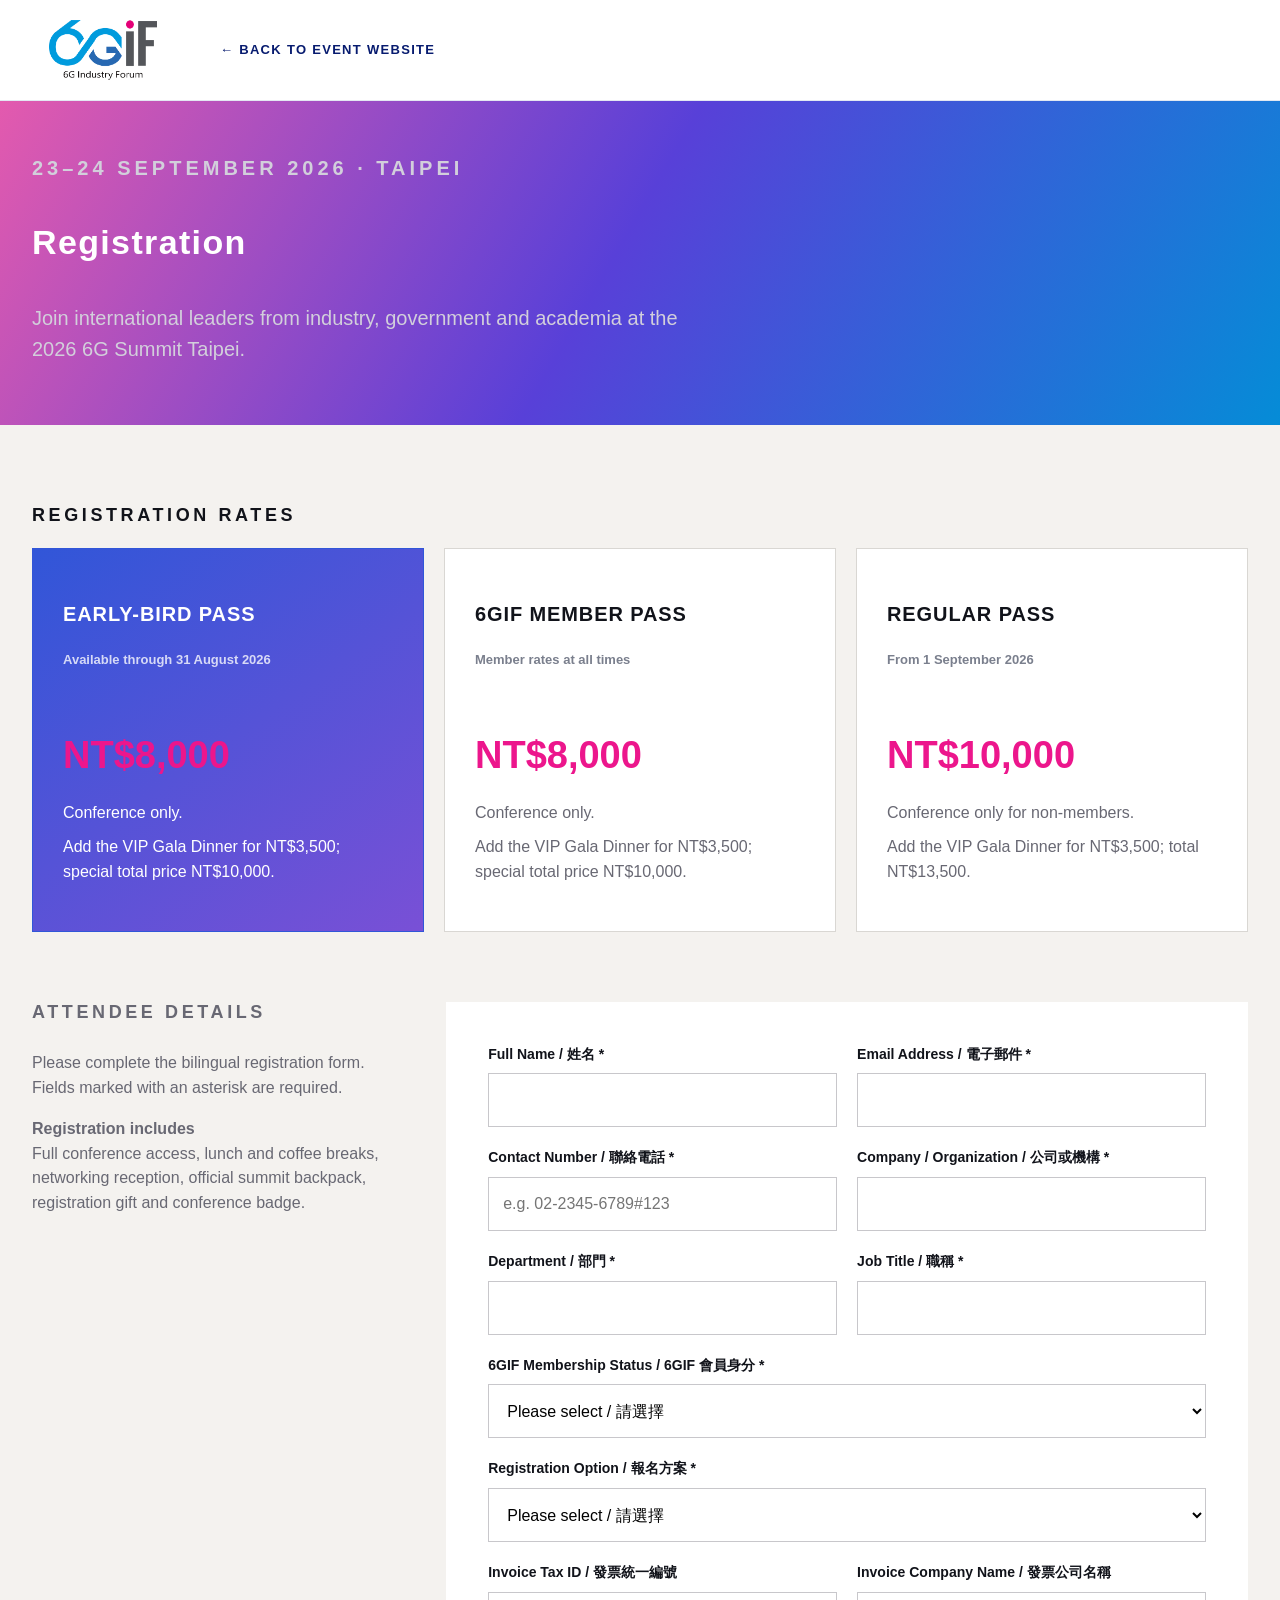
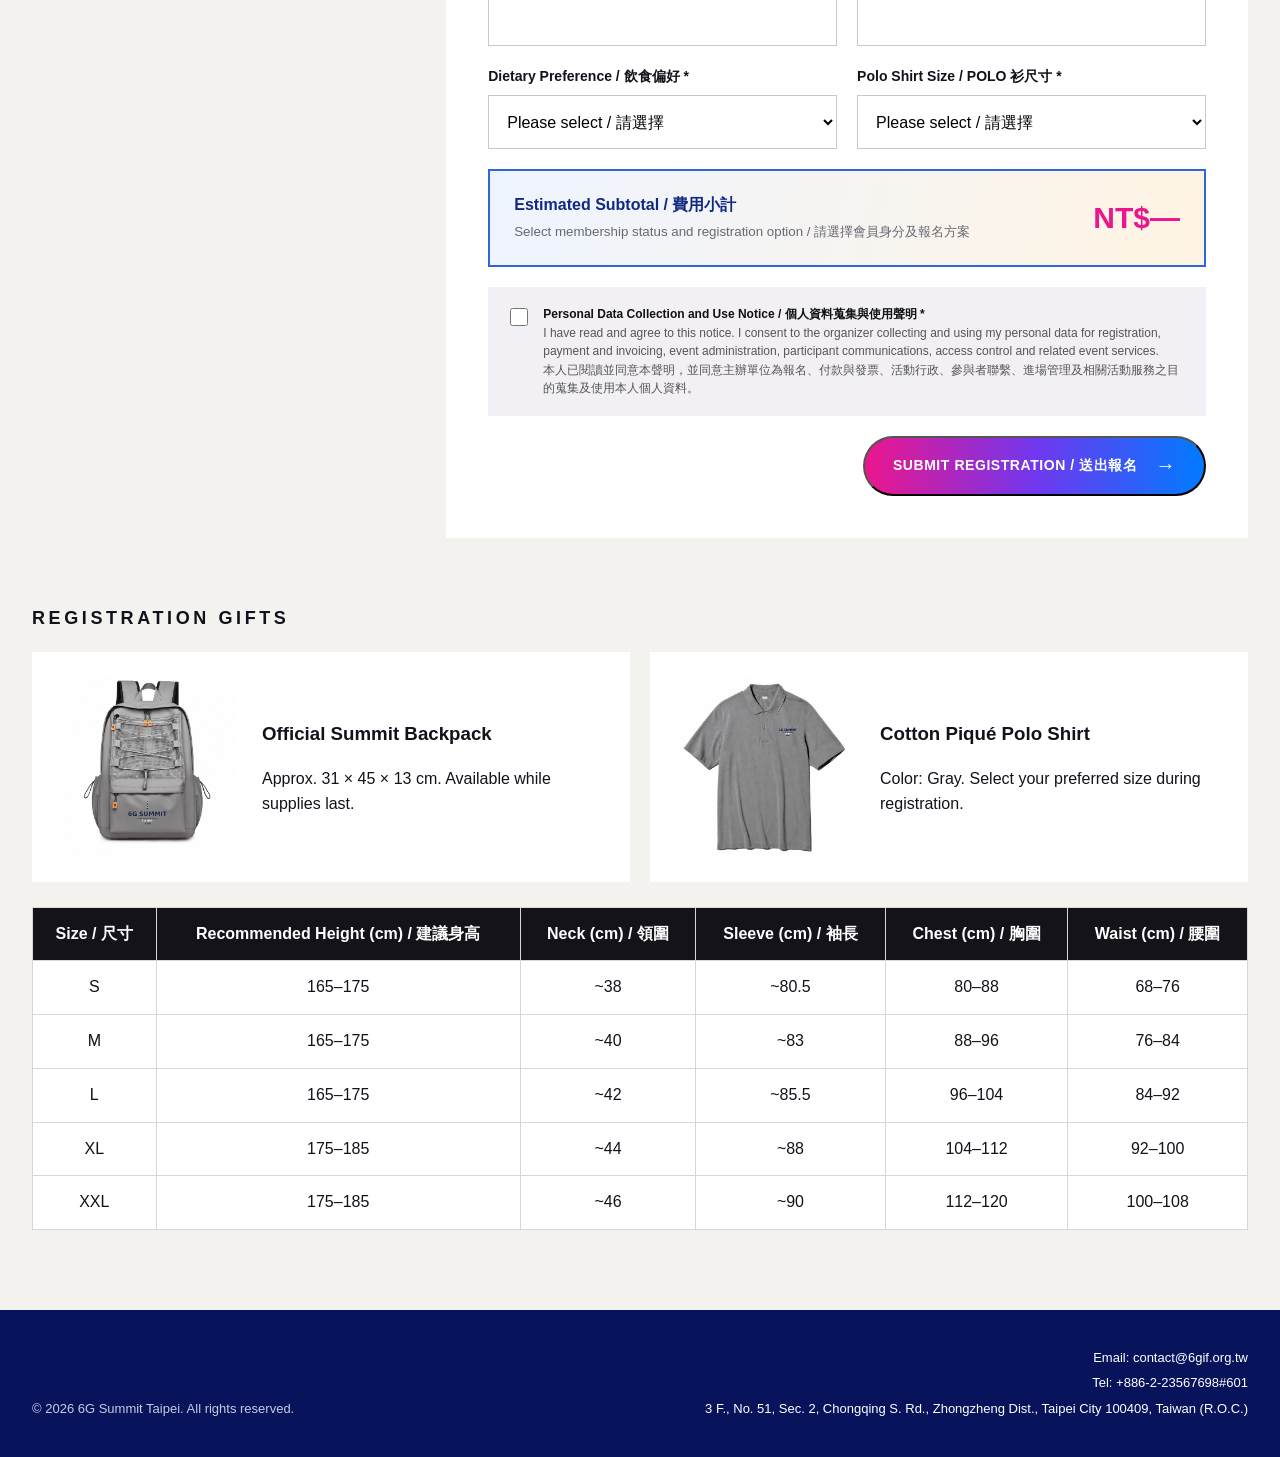
==== commit a213aaac: "Apply 5 August client website revisions" ====
--- a/registration.html
+++ b/registration.html
@@ -7,7 +7,7 @@
   <title>Registration | 2026 6G Summit Taipei</title>
   <link rel="stylesheet" href="style.css">
   <link rel="stylesheet" href="mobile.css?v=20260729-2">
-  <link rel="stylesheet" href="client-feedback.css?v=20260805-3">
+  <link rel="stylesheet" href="client-feedback.css?v=20260805-4">
 </head>
 <body>
   <header class="site-header">
@@ -42,7 +42,7 @@
             <div class="website-field" aria-hidden="true"><label for="website">Website</label><input id="website" name="website" type="text" tabindex="-1" autocomplete="off"></div>
             <div class="field"><label for="name">Full Name / 姓名 *</label><input id="name" name="name" type="text" required autocomplete="name"></div>
             <div class="field"><label for="email">Email Address / 電子郵件 *</label><input id="email" name="email" type="email" required autocomplete="email"></div>
-            <div class="field"><label for="phone">Contact Number / 聯絡電話 *</label><input id="phone" name="phone" type="tel" required autocomplete="tel" inputmode="tel" placeholder="e.g. 0988-123-123 / 02-1234-5678#123"></div>
+            <div class="field"><label for="phone">Contact Number / 聯絡電話 *</label><input id="phone" name="phone" type="text" required autocomplete="tel" inputmode="text" placeholder="e.g. 02-2345-6789#123"></div>
             <div class="field"><label for="company">Company / Organization / 公司或機構 *</label><input id="company" name="company" type="text" required autocomplete="organization"></div>
             <div class="field"><label for="department">Department / 部門 *</label><input id="department" name="department" type="text" required autocomplete="organization"></div>
             <div class="field"><label for="title">Job Title / 職稱 *</label><input id="title" name="title" type="text" required autocomplete="organization-title"></div>
@@ -64,8 +64,8 @@
         <section class="gift-panel">
           <p class="section-label">REGISTRATION GIFTS</p>
           <div class="gift-grid">
-            <article class="gift-card"><img src="assets/backpack.webp" alt="Official summit backpack"><div><h3>Official Summit Backpack</h3><p>Approx. 31 × 45 × 13 cm. Available while supplies last.</p></div></article>
-            <article class="gift-card"><img src="assets/polo-shirt-gray.webp" alt="Dark gray cotton pique polo shirt"><div><h3>Cotton Piqué Polo Shirt</h3><p>Color: Dark Gray. Select your preferred size during registration.</p></div></article>
+            <article class="gift-card"><img src="assets/backpack-20260805.webp" alt="Gray official summit backpack with 2026 6G Summit Taipei logo"><div><h3>Official Summit Backpack</h3><p>Approx. 31 × 45 × 13 cm. Available while supplies last.</p></div></article>
+            <article class="gift-card"><img src="assets/polo-shirt-20260805.webp" alt="Gray cotton piqué polo shirt with 2026 6G Summit Taipei logo"><div><h3>Cotton Piqué Polo Shirt</h3><p>Color: Gray. Select your preferred size during registration.</p></div></article>
           </div>
           <p class="size-table-hint"><span aria-hidden="true">↔</span> Swipe horizontally to view all sizes / 左右滑動查看完整尺寸</p>
           <div class="size-table" tabindex="0" role="region" aria-label="Polo shirt size chart, scroll horizontally to view all columns"><table><thead><tr><th>Size / 尺寸</th><th>Recommended Height (cm) / 建議身高</th><th>Neck (cm) / 領圍</th><th>Sleeve (cm) / 袖長</th><th>Chest (cm) / 胸圍</th><th>Waist (cm) / 腰圍</th></tr></thead><tbody><tr><td>S</td><td>165–175</td><td>~38</td><td>~80.5</td><td>80–88</td><td>68–76</td></tr><tr><td>M</td><td>165–175</td><td>~40</td><td>~83</td><td>88–96</td><td>76–84</td></tr><tr><td>L</td><td>165–175</td><td>~42</td><td>~85.5</td><td>96–104</td><td>84–92</td></tr><tr><td>XL</td><td>175–185</td><td>~44</td><td>~88</td><td>104–112</td><td>92–100</td></tr><tr><td>XXL</td><td>175–185</td><td>~46</td><td>~90</td><td>112–120</td><td>100–108</td></tr></tbody></table></div>
--- a/client-feedback.css
+++ b/client-feedback.css
@@ -644,3 +644,52 @@
   }
 }
 /* End client revisions — 4 August 2026 */
+
+/* Client revisions — 5 August 2026 */
+.intro h2 {
+  text-align: left;
+}
+
+.speaker-harald .speaker-visual img {
+  object-position: center 18%;
+}
+
+.registration-cta {
+  padding-top: 0;
+  padding-bottom: 0;
+}
+
+.registration-cta .container {
+  display: flex;
+  min-height: 410px;
+  flex-direction: column;
+  align-items: center;
+  justify-content: center;
+}
+
+.venue-section .venue-grid h2,
+.registration-hero h1 {
+  text-align: left;
+}
+
+.registration-hero h1 {
+  padding-top: 20px;
+  padding-bottom: 20px;
+}
+
+.gift-card img {
+  border-radius: 2px;
+  background: #fff;
+}
+
+@media (max-width: 700px) {
+  .registration-cta .container {
+    min-height: 350px;
+  }
+
+  .venue-section .venue-grid h2,
+  .registration-hero h1 {
+    text-align: left;
+  }
+}
+/* End client revisions — 5 August 2026 */
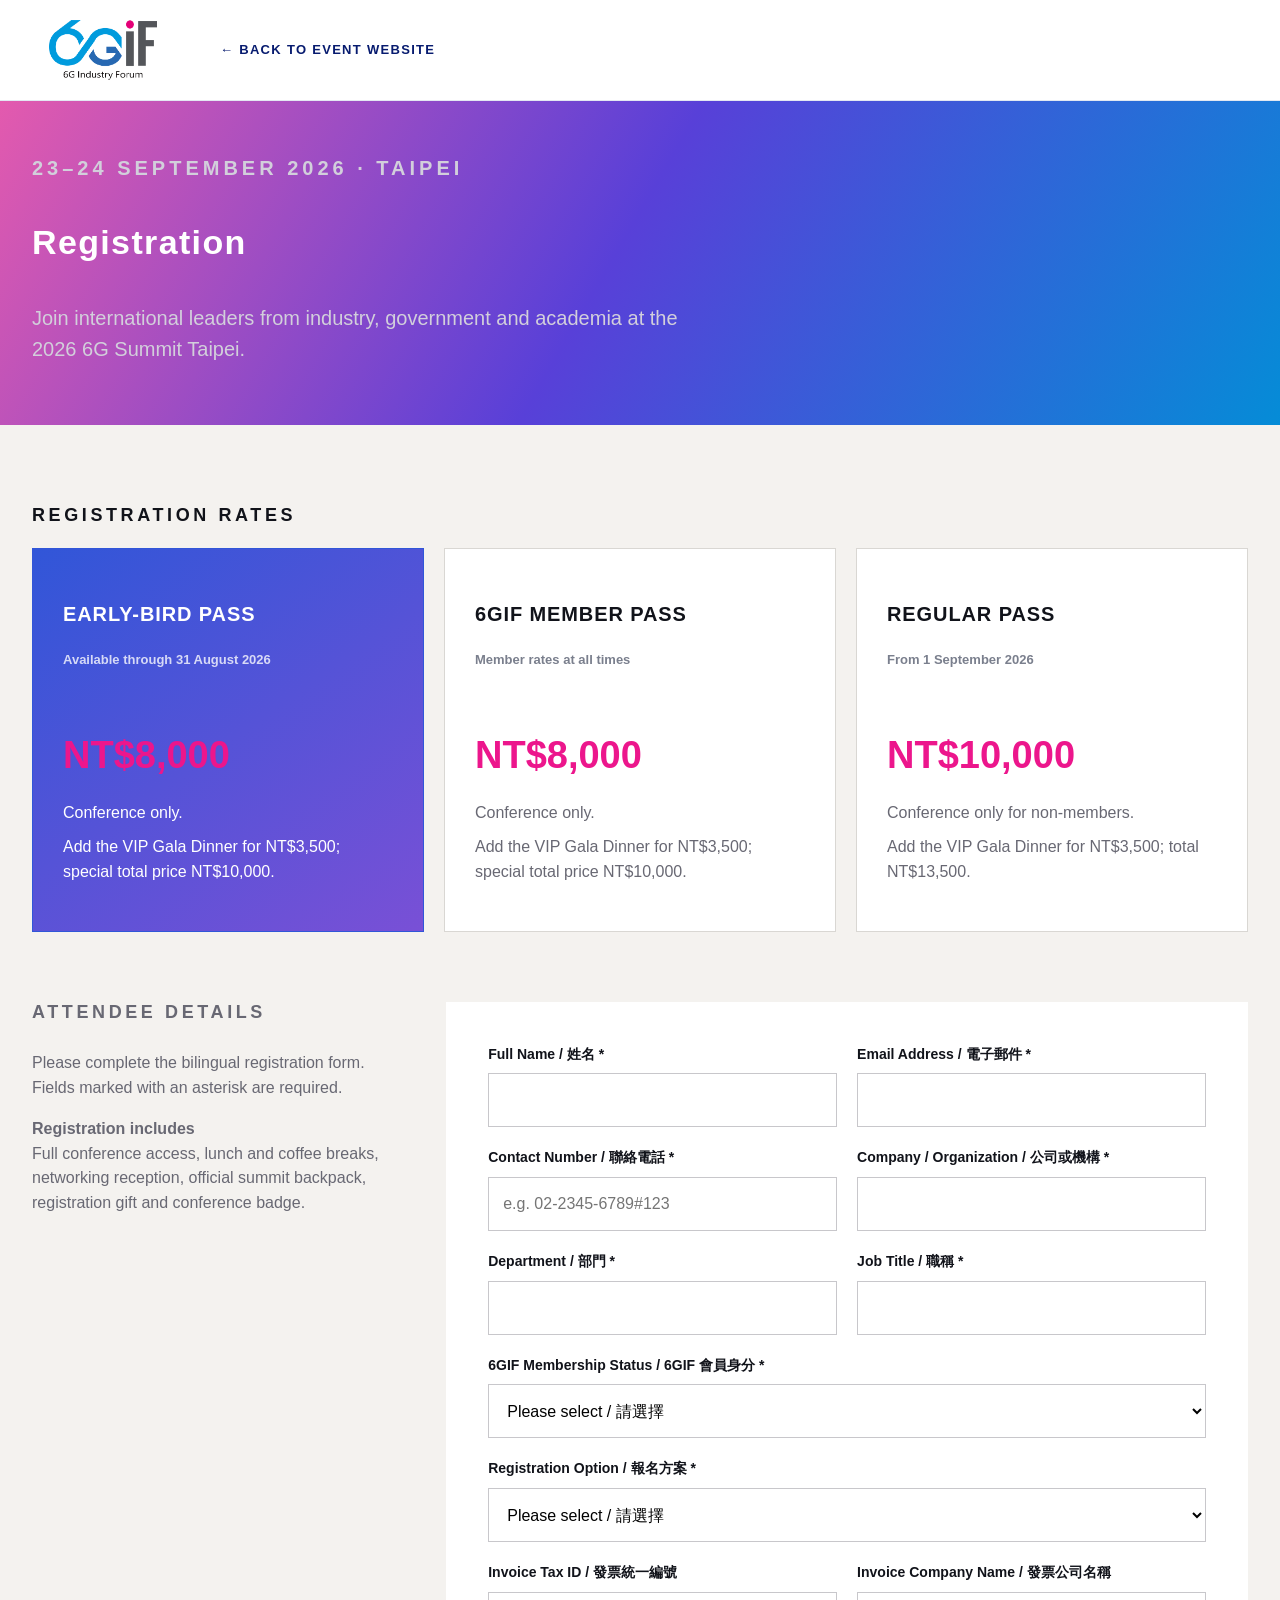
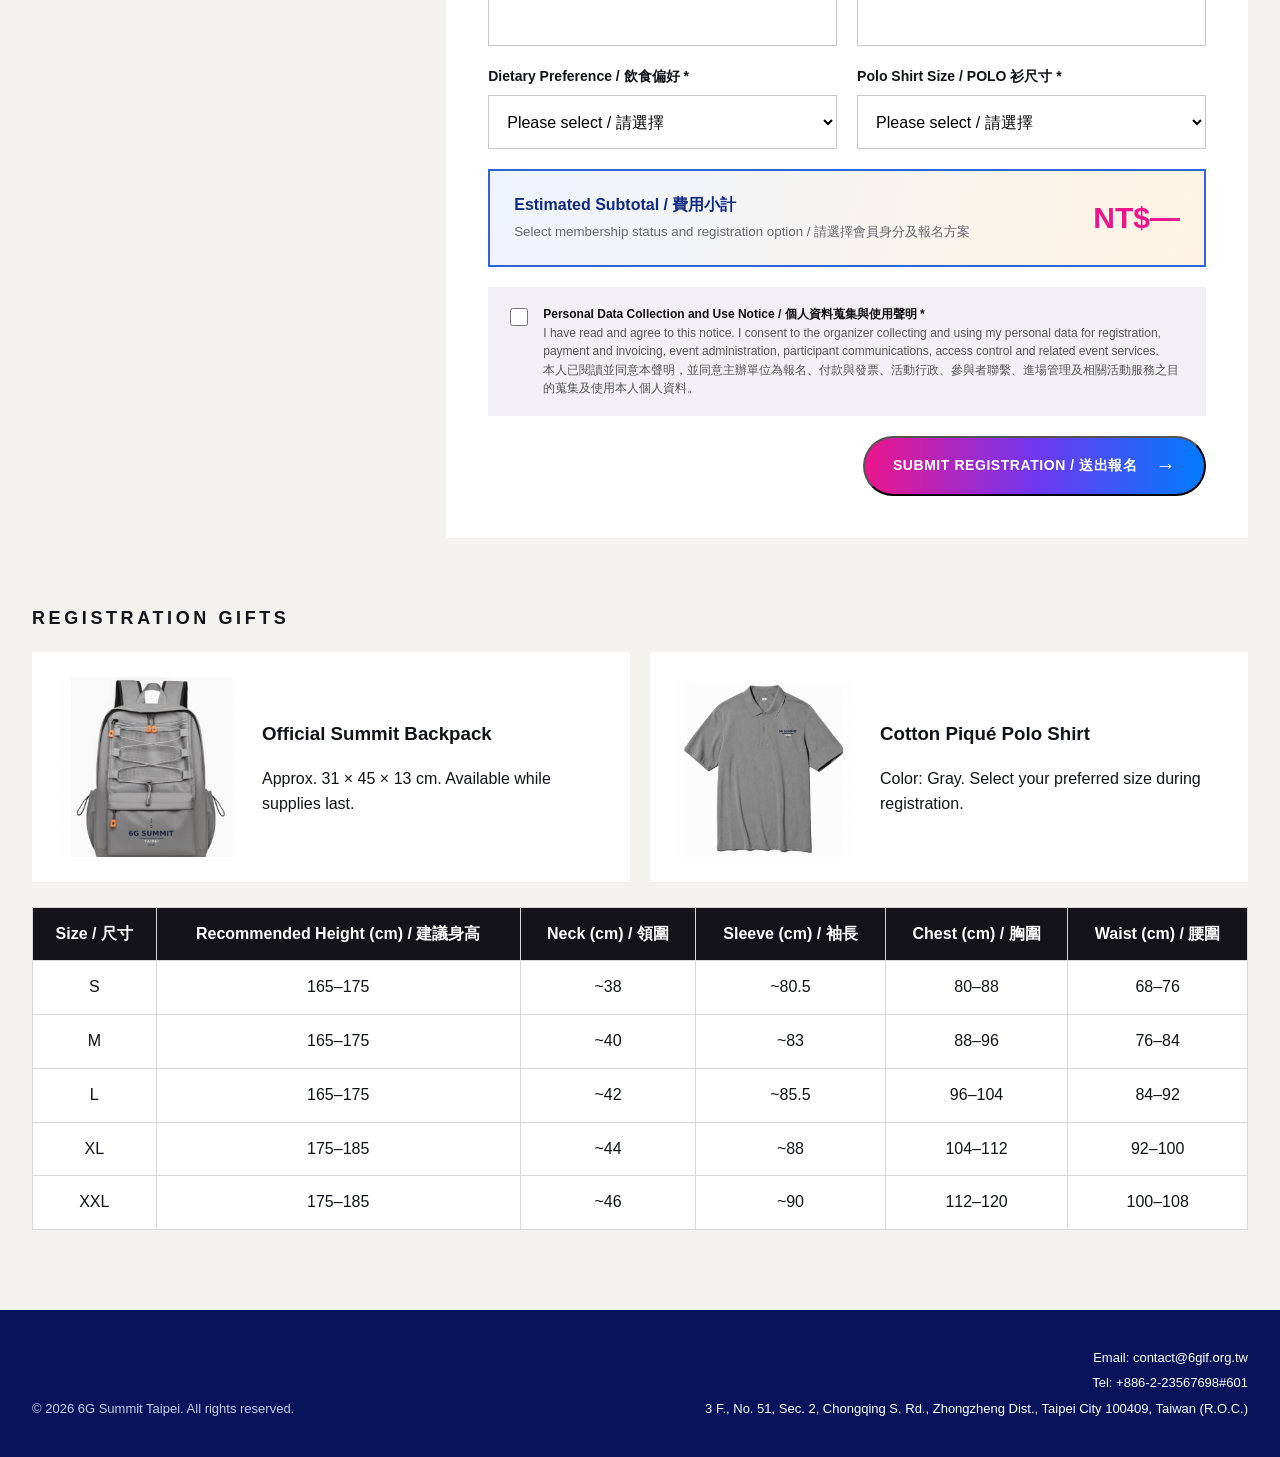
==== commit 6d22ab14: "Update speaker profiles registration gifts and sponsor logo" ====
--- a/registration.html
+++ b/registration.html
@@ -64,8 +64,8 @@
         <section class="gift-panel">
           <p class="section-label">REGISTRATION GIFTS</p>
           <div class="gift-grid">
-            <article class="gift-card"><img src="assets/backpack-20260805.webp" alt="Gray official summit backpack with 2026 6G Summit Taipei logo"><div><h3>Official Summit Backpack</h3><p>Approx. 31 × 45 × 13 cm. Available while supplies last.</p></div></article>
-            <article class="gift-card"><img src="assets/polo-shirt-20260805.webp" alt="Gray cotton piqué polo shirt with 2026 6G Summit Taipei logo"><div><h3>Cotton Piqué Polo Shirt</h3><p>Color: Gray. Select your preferred size during registration.</p></div></article>
+            <article class="gift-card"><div class="gift-image-frame gift-image-backpack"><img src="assets/registration-backpack-20260806.png" alt="Gray official summit backpack with 2026 6G Summit Taipei logo"></div><div><h3>Official Summit Backpack</h3><p>Approx. 31 × 45 × 13 cm. Available while supplies last.</p></div></article>
+            <article class="gift-card"><div class="gift-image-frame gift-image-polo"><img src="assets/registration-polo-20260806.png" alt="Gray cotton piqué polo shirt with 2026 6G Summit Taipei logo"></div><div><h3>Cotton Piqué Polo Shirt</h3><p>Color: Gray. Select your preferred size during registration.</p></div></article>
           </div>
           <p class="size-table-hint"><span aria-hidden="true">↔</span> Swipe horizontally to view all sizes / 左右滑動查看完整尺寸</p>
           <div class="size-table" tabindex="0" role="region" aria-label="Polo shirt size chart, scroll horizontally to view all columns"><table><thead><tr><th>Size / 尺寸</th><th>Recommended Height (cm) / 建議身高</th><th>Neck (cm) / 領圍</th><th>Sleeve (cm) / 袖長</th><th>Chest (cm) / 胸圍</th><th>Waist (cm) / 腰圍</th></tr></thead><tbody><tr><td>S</td><td>165–175</td><td>~38</td><td>~80.5</td><td>80–88</td><td>68–76</td></tr><tr><td>M</td><td>165–175</td><td>~40</td><td>~83</td><td>88–96</td><td>76–84</td></tr><tr><td>L</td><td>165–175</td><td>~42</td><td>~85.5</td><td>96–104</td><td>84–92</td></tr><tr><td>XL</td><td>175–185</td><td>~44</td><td>~88</td><td>104–112</td><td>92–100</td></tr><tr><td>XXL</td><td>175–185</td><td>~46</td><td>~90</td><td>112–120</td><td>100–108</td></tr></tbody></table></div>
--- a/style.css
+++ b/style.css
@@ -1,6 +1,6 @@
-:root{--black:#050505;--ink:#11131a;--paper:#f4f2ef;--white:#fff;--pink:#ec008c;--blue:#079bd8;--purple:#42206b;--line:#d9d7d3;--muted:#686873;--max:1240px}*{box-sizing:border-box}html{scroll-behavior:smooth}body{margin:0;font-family:Arial,"Helvetica Neue",sans-serif;color:var(--ink);background:var(--paper);line-height:1.55}a{color:inherit;text-decoration:none}img{display:block;max-width:100%}.container{width:min(var(--max),calc(100% - 64px));margin:auto}.section-pad{padding:110px 0}.site-header{position:sticky;top:0;z-index:100;background:var(--black);color:#fff}.nav-wrap{height:100px;width:min(1400px,calc(100% - 56px));margin:auto;display:flex;align-items:center;gap:42px}.site-logo{width:150px;height:72px;display:flex;align-items:center}.site-logo img{width:100%;height:70px;object-fit:contain;filter:brightness(0) invert(1)}.main-nav{display:flex;gap:34px;margin-left:auto;font-size:16px}.main-nav a{position:relative;padding:10px 0}.main-nav a:after{content:"";position:absolute;left:0;bottom:4px;width:0;height:2px;background:var(--pink);transition:.25s}.main-nav a:hover:after{width:100%}.pill{display:inline-flex;align-items:center;justify-content:center;gap:18px;min-height:60px;padding:0 28px;border-radius:999px;font-weight:800;font-size:14px;letter-spacing:.04em;transition:.25s}.pill span{font-size:20px}.pill:hover{transform:translateY(-2px)}.pill-light{background:#fff;color:#111}.pill-dark{background:#111;color:#fff}.pill-pink{background:var(--pink);color:#fff}.nav-register{min-height:62px;min-width:206px}.menu-toggle{display:none;background:none;border:0;color:#fff;font-size:28px}.hero{min-height:calc(100vh - 100px);position:relative;overflow:hidden;color:#fff;background:radial-gradient(circle at 50% 42%,#44246f 0,#18113d 31%,#090b27 58%,#02030c 100%);display:flex;flex-direction:column;justify-content:center}.hero-grid{position:absolute;inset:0;background-image:linear-gradient(rgba(255,255,255,.045) 1px,transparent 1px),linear-gradient(90deg,rgba(255,255,255,.045) 1px,transparent 1px);background-size:64px 64px;mask-image:linear-gradient(to bottom,black,transparent 88%)}.hero:after{content:"";position:absolute;left:-10%;right:-10%;bottom:10%;height:160px;background:linear-gradient(90deg,transparent,var(--pink),#5638ff,var(--blue),transparent);filter:blur(60px);opacity:.68;transform:skewY(-5deg)}.hero-orb{position:absolute;border-radius:50%;border:1px solid rgba(255,255,255,.2)}.hero-orb:before,.hero-orb:after{content:"";position:absolute;border-radius:50%;inset:12%;border:1px solid rgba(255,255,255,.12)}.hero-orb:after{inset:26%}.hero-orb-one{width:720px;height:720px;left:calc(50% - 360px);top:5%}.hero-orb-two{width:1100px;height:1100px;left:calc(50% - 550px);top:-18%;border-color:rgba(255,255,255,.07)}.hero-content{position:relative;z-index:2;width:min(1000px,calc(100% - 48px));margin:auto;text-align:center;padding:80px 0 150px}.hero-kicker{letter-spacing:.28em;font-size:14px;font-weight:800;color:#85ddff;margin-bottom:22px}.hero h1{font-size:clamp(72px,10vw,150px);line-height:.84;letter-spacing:-.07em;margin:0;font-weight:900}.hero h1 span{color:transparent;-webkit-text-stroke:2px #fff}.date-pill{width:max-content;max-width:100%;margin:42px auto 0;border:2px solid #fff;border-radius:999px;padding:13px 30px;font-weight:800;font-size:18px;letter-spacing:.06em;background:rgba(0,0,0,.24)}.date-pill b{color:var(--pink);margin:0 10px}.hero-actions{margin-top:34px;display:flex;gap:28px;align-items:center;justify-content:center}.text-link{font-size:13px;letter-spacing:.12em;font-weight:800}.hero-hosts{position:absolute;z-index:3;left:5%;right:5%;bottom:32px;display:flex;justify-content:space-between}.hero-hosts>div{display:flex;align-items:center;gap:18px}.hero-hosts span{font-size:13px;color:#cbc8dc;letter-spacing:.06em}.hero-logos{display:flex;gap:10px}.hero-logos img{width:95px;height:52px;object-fit:contain;background:#fff;border-radius:8px;padding:7px}.section-label{margin:0 0 22px;font-size:13px;font-weight:900;letter-spacing:.18em}.label-pink{color:#ff50b5}.split{display:grid;grid-template-columns:1.05fr .95fr;gap:100px}.intro h2,.section-heading-row h2,.partners h2,.venue-section h2{font-size:clamp(48px,6vw,82px);line-height:1.02;letter-spacing:-.045em;margin:0}.intro h2 em{font-style:normal;color:var(--pink)}.intro-copy{font-size:18px}.intro-copy p{margin:0 0 24px}.intro-copy .pill{margin-top:12px}.metrics{display:grid;grid-template-columns:repeat(4,1fr);margin-top:90px;border-top:1px solid var(--line);border-bottom:1px solid var(--line)}.metrics div{padding:36px 24px;border-right:1px solid var(--line)}.metrics div:last-child{border:0}.metrics strong{display:block;font-size:58px;line-height:1;color:var(--purple)}.metrics span{display:block;margin-top:10px;font-weight:700;color:var(--muted)}.dark-section,.speaker-section,.registration-cta{background:var(--black);color:#fff}.section-heading-row{display:grid;grid-template-columns:1.3fr .7fr;gap:90px;align-items:end;margin-bottom:54px}.section-heading-row p{font-size:18px;color:#bbb9c3;margin:0}.theme-grid{display:grid;grid-template-columns:repeat(2,1fr);border-top:1px solid #3a3a3a;border-left:1px solid #3a3a3a}.theme-grid article{min-height:330px;padding:42px;border-right:1px solid #3a3a3a;border-bottom:1px solid #3a3a3a;position:relative;overflow:hidden}.theme-grid article:after{content:"";position:absolute;width:180px;height:180px;border:1px solid rgba(236,0,140,.4);border-radius:50%;right:-60px;bottom:-70px}.theme-grid span{font-weight:900;color:var(--pink)}.theme-grid h3{font-size:32px;line-height:1.1;margin:70px 0 18px}.theme-grid p{margin:0;color:#bbb9c3;max-width:480px}.partners h2{max-width:850px}.partner-group{margin-top:70px}.partner-group h3,.carousel-head h3{font-size:20px;text-transform:uppercase;letter-spacing:.08em}.logo-grid{display:grid;gap:18px}.fixed-logos{grid-template-columns:repeat(4,1fr)}.gold-grid{grid-template-columns:repeat(3,1fr)}.silver-grid{grid-template-columns:repeat(2,1fr);max-width:620px}.bronze-grid{grid-template-columns:repeat(5,1fr)}.logo-grid>div{height:170px;background:#fff;border:1px solid var(--line);display:flex;align-items:center;justify-content:center;padding:26px;position:relative}.logo-grid img{width:100%;height:100%;object-fit:contain}.logo-grid span{position:absolute;left:12px;bottom:8px;font-size:10px;font-weight:800;color:var(--muted);text-transform:uppercase;letter-spacing:.09em}.carousel-head{display:flex;align-items:center;justify-content:space-between}.carousel-controls{display:flex;align-items:center;gap:13px}.carousel-controls button{width:46px;height:46px;border-radius:50%;border:1px solid #999;background:transparent;font-size:20px;cursor:pointer}.carousel-controls span{font-size:13px;font-weight:800}.partner-page{display:none}.partner-page.active{display:block}.speaker-section{background:linear-gradient(145deg,#070707 45%,#190d2e)}.light-heading p{color:#bbb9c3}.speaker-grid{display:grid;grid-template-columns:repeat(4,1fr);gap:20px}.speaker-grid article{border-top:1px solid #555;padding-top:20px}.speaker-visual{height:310px;display:flex;align-items:flex-end;padding:20px;font-size:72px;font-weight:900;color:rgba(255,255,255,.22);background:radial-gradient(circle at 50% 30%,#71408d,#211c43 55%,#101019);overflow:hidden}.speaker-grid h3{font-size:25px;margin:20px 0 8px}.speaker-grid p{color:#aaa9b2;margin:0}.program-note{margin-top:30px;color:#aaa9b2}.agenda-section{background:#fff}.day-tabs{display:flex;border-bottom:1px solid #bbb;margin-bottom:48px}.day-tab{flex:1;background:transparent;border:0;padding:22px;text-align:left;font-weight:900;font-size:28px;color:#999;cursor:pointer;border-bottom:5px solid transparent}.day-tab span{display:block;font-size:13px;letter-spacing:.1em;margin-top:5px}.day-tab.active{color:#111;border-bottom-color:var(--pink)}.agenda-day{display:none}.agenda-day.active{display:block}.agenda-session{margin-bottom:42px}.agenda-session h3{font-size:25px;margin:0;padding:20px 24px;background:#101116;color:#fff}.agenda-row{display:grid;grid-template-columns:170px 1fr;border-bottom:1px solid var(--line);padding:23px 24px;gap:30px}.agenda-row time{font-weight:900;color:var(--purple)}.agenda-row b{display:block;font-size:18px}.agenda-row span{display:block;color:var(--muted);margin-top:5px}.agenda-row.break{background:#f1eff4}.agenda-row.dinner{background:#fce5f3}.registration-cta{text-align:center;padding:120px 0;background:radial-gradient(circle at 50% 120%,#832268,#19102d 45%,#050505 75%)}.registration-cta h2{font-size:clamp(50px,7vw,90px);line-height:1;margin:0 0 42px;letter-spacing:-.05em}.venue-grid{display:grid;grid-template-columns:.85fr 1.15fr;gap:80px;align-items:stretch}.venue-grid>div>p{font-size:18px}.venue-grid iframe{width:100%;min-height:560px;border:0;filter:grayscale(1) contrast(1.1)}footer{background:#050505;color:#fff;padding:78px 0 26px}.footer-main{display:grid;grid-template-columns:1.4fr .7fr .8fr 1.1fr;gap:55px}.footer-logo{width:190px;filter:brightness(0) invert(1)}.footer-main h3{font-size:13px;letter-spacing:.14em;text-transform:uppercase;color:#999}.footer-main a{display:block;margin:12px 0;color:#ddd}.footer-main p{color:#aaa}.footer-logos{display:flex;gap:10px}.footer-logos img{width:120px;height:65px;object-fit:contain;background:#fff;border-radius:8px;padding:8px}.footer-bottom{border-top:1px solid #333;margin-top:55px;padding-top:22px;color:#888;font-size:13px}
+:root{--black:#050505;--ink:#11131a;--paper:#f4f2ef;--white:#fff;--pink:#ec008c;--blue:#079bd8;--purple:#42206b;--line:#d9d7d3;--muted:#686873;--max:1240px}*{box-sizing:border-box}html{scroll-behavior:smooth}body{margin:0;font-family:Arial,"Helvetica Neue",sans-serif;color:var(--ink);background:var(--paper);line-height:1.55}a{color:inherit;text-decoration:none}img{display:block;max-width:100%}.container{width:min(var(--max),calc(100% - 64px));margin:auto}.section-pad{padding:110px 0}.site-header{position:sticky;top:0;z-index:100;background:var(--black);color:#fff}.nav-wrap{height:100px;width:min(1400px,calc(100% - 56px));margin:auto;display:flex;align-items:center;gap:42px}.site-logo{width:150px;height:72px;display:flex;align-items:center}.site-logo img{width:100%;height:70px;object-fit:contain;filter:brightness(0) invert(1)}.main-nav{display:flex;gap:34px;margin-left:auto;font-size:16px}.main-nav a{position:relative;padding:10px 0}.main-nav a:after{content:"";position:absolute;left:0;bottom:4px;width:0;height:2px;background:var(--pink);transition:.25s}.main-nav a:hover:after{width:100%}.pill{display:inline-flex;align-items:center;justify-content:center;gap:18px;min-height:60px;padding:0 28px;border-radius:999px;font-weight:800;font-size:14px;letter-spacing:.04em;transition:.25s}.pill span{font-size:20px}.pill:hover{transform:translateY(-2px)}.pill-light{background:#fff;color:#111}.pill-dark{background:#111;color:#fff}.pill-pink{background:var(--pink);color:#fff}.nav-register{min-height:62px;min-width:206px}.menu-toggle{display:none;background:none;border:0;color:#fff;font-size:28px}.hero{min-height:calc(100vh - 100px);position:relative;overflow:hidden;color:#fff;background:radial-gradient(circle at 50% 42%,#44246f 0,#18113d 31%,#090b27 58%,#02030c 100%);display:flex;flex-direction:column;justify-content:center}.hero-grid{position:absolute;inset:0;background-image:linear-gradient(rgba(255,255,255,.045) 1px,transparent 1px),linear-gradient(90deg,rgba(255,255,255,.045) 1px,transparent 1px);background-size:64px 64px;mask-image:linear-gradient(to bottom,black,transparent 88%)}.hero:after{content:"";position:absolute;left:-10%;right:-10%;bottom:10%;height:160px;background:linear-gradient(90deg,transparent,var(--pink),#5638ff,var(--blue),transparent);filter:blur(60px);opacity:.68;transform:skewY(-5deg)}.hero-orb{position:absolute;border-radius:50%;border:1px solid rgba(255,255,255,.2)}.hero-orb:before,.hero-orb:after{content:"";position:absolute;border-radius:50%;inset:12%;border:1px solid rgba(255,255,255,.12)}.hero-orb:after{inset:26%}.hero-orb-one{width:720px;height:720px;left:calc(50% - 360px);top:5%}.hero-orb-two{width:1100px;height:1100px;left:calc(50% - 550px);top:-18%;border-color:rgba(255,255,255,.07)}.hero-content{position:relative;z-index:2;width:min(1000px,calc(100% - 48px));margin:auto;text-align:center;padding:80px 0 150px}.hero-kicker{letter-spacing:.28em;font-size:14px;font-weight:800;color:#85ddff;margin-bottom:22px}.hero h1{font-size:clamp(72px,10vw,150px);line-height:.84;letter-spacing:-.07em;margin:0;font-weight:900}.hero h1 span{color:transparent;-webkit-text-stroke:2px #fff}.date-pill{width:max-content;max-width:100%;margin:42px auto 0;border:2px solid #fff;border-radius:999px;padding:13px 30px;font-weight:800;font-size:18px;letter-spacing:.06em;background:rgba(0,0,0,.24)}.date-pill b{color:var(--pink);margin:0 10px}.hero-actions{margin-top:34px;display:flex;gap:28px;align-items:center;justify-content:center}.text-link{font-size:13px;letter-spacing:.12em;font-weight:800}.hero-hosts{position:absolute;z-index:3;left:5%;right:5%;bottom:32px;display:flex;justify-content:space-between}.hero-hosts>div{display:flex;align-items:center;gap:18px}.hero-hosts span{font-size:13px;color:#cbc8dc;letter-spacing:.06em}.hero-logos{display:flex;gap:10px}.hero-logos img{width:95px;height:52px;object-fit:contain;background:#fff;border-radius:8px;padding:7px}.section-label{margin:0 0 22px;font-size:13px;font-weight:900;letter-spacing:.18em}.label-pink{color:#ff50b5}.split{display:grid;grid-template-columns:1.05fr .95fr;gap:100px}.intro h2,.section-heading-row h2,.partners h2,.venue-section h2{font-size:clamp(48px,6vw,82px);line-height:1.02;letter-spacing:-.045em;margin:0}.intro h2 em{font-style:normal;color:var(--pink)}.intro-copy{font-size:18px}.intro-copy p{margin:0 0 24px}.intro-copy .pill{margin-top:12px}.metrics{display:grid;grid-template-columns:repeat(4,1fr);margin-top:90px;border-top:1px solid var(--line);border-bottom:1px solid var(--line)}.metrics div{padding:36px 24px;border-right:1px solid var(--line)}.metrics div:last-child{border:0}.metrics strong{display:block;font-size:58px;line-height:1;color:var(--purple)}.metrics span{display:block;margin-top:10px;font-weight:700;color:var(--muted)}.dark-section,.speaker-section,.registration-cta{background:var(--black);color:#fff}.section-heading-row{display:grid;grid-template-columns:1.3fr .7fr;gap:90px;align-items:end;margin-bottom:54px}.section-heading-row p{font-size:18px;color:#bbb9c3;margin:0}.theme-grid{display:grid;grid-template-columns:repeat(2,1fr);border-top:1px solid #3a3a3a;border-left:1px solid #3a3a3a}.theme-grid article{min-height:240px;padding:36px 42px;border-right:1px solid #3a3a3a;border-bottom:1px solid #3a3a3a;position:relative;overflow:hidden}.theme-grid article:after{content:"";position:absolute;width:180px;height:180px;border:1px solid rgba(236,0,140,.4);border-radius:50%;right:-60px;bottom:-70px}.theme-grid span{font-weight:900;color:var(--pink)}.theme-grid h3{font-size:32px;line-height:1.1;margin:50px 0 0}.theme-grid p{margin:0;color:#bbb9c3;max-width:480px}.partners h2{max-width:850px}.partner-group{margin-top:70px}.partner-group h3,.carousel-head h3{font-size:20px;text-transform:uppercase;letter-spacing:.08em}.logo-grid{display:grid;gap:18px}.fixed-logos{grid-template-columns:repeat(4,1fr)}.gold-grid{grid-template-columns:repeat(3,1fr)}.silver-grid{grid-template-columns:repeat(2,1fr);max-width:620px}.bronze-grid{grid-template-columns:repeat(5,1fr)}.logo-grid>div{height:170px;background:#fff;border:1px solid var(--line);display:flex;align-items:center;justify-content:center;padding:26px;position:relative}.logo-grid img{width:100%;height:100%;object-fit:contain}.logo-grid span{position:absolute;left:12px;bottom:8px;font-size:10px;font-weight:800;color:var(--muted);text-transform:uppercase;letter-spacing:.09em}.carousel-head{display:flex;align-items:center;justify-content:space-between}.carousel-controls{display:flex;align-items:center;gap:13px}.carousel-controls button{width:46px;height:46px;border-radius:50%;border:1px solid #999;background:transparent;font-size:20px;cursor:pointer}.carousel-controls span{font-size:13px;font-weight:800}.partner-page{display:none}.partner-page.active{display:block}.speaker-section{background:linear-gradient(145deg,#070707 45%,#190d2e)}.light-heading p{color:#bbb9c3}.speaker-grid{display:grid;grid-template-columns:repeat(4,1fr);gap:20px}.speaker-grid article{border-top:1px solid #555;padding-top:20px}.speaker-visual{height:310px;display:flex;align-items:flex-end;padding:20px;font-size:72px;font-weight:900;color:rgba(255,255,255,.22);background:radial-gradient(circle at 50% 30%,#71408d,#211c43 55%,#101019);overflow:hidden}.speaker-grid h3{font-size:25px;margin:20px 0 8px}.speaker-grid p{color:#aaa9b2;margin:0}.program-note{margin-top:30px;color:#aaa9b2}.agenda-section{background:#fff}.day-tabs{display:flex;border-bottom:1px solid #bbb;margin-bottom:48px}.day-tab{flex:1;background:transparent;border:0;padding:22px;text-align:left;font-weight:900;font-size:28px;color:#999;cursor:pointer;border-bottom:5px solid transparent}.day-tab span{display:block;font-size:13px;letter-spacing:.1em;margin-top:5px}.day-tab.active{color:#111;border-bottom-color:var(--pink)}.agenda-day{display:none}.agenda-day.active{display:block}.agenda-session{margin-bottom:42px}.agenda-session h3{font-size:25px;margin:0;padding:20px 24px;background:#101116;color:#fff}.agenda-row{display:grid;grid-template-columns:170px 1fr;border-bottom:1px solid var(--line);padding:23px 24px;gap:30px}.agenda-row time{font-weight:900;color:var(--purple)}.agenda-row b{display:block;font-size:18px}.agenda-row span{display:block;color:var(--muted);margin-top:5px}.agenda-row.break{background:#f1eff4}.agenda-row.dinner{background:#fce5f3}.registration-cta{text-align:center;padding:120px 0;background:radial-gradient(circle at 50% 120%,#832268,#19102d 45%,#050505 75%)}.registration-cta h2{font-size:clamp(50px,7vw,90px);line-height:1;margin:0 0 42px;letter-spacing:-.05em}.venue-grid{display:grid;grid-template-columns:.85fr 1.15fr;gap:80px;align-items:stretch}.venue-grid>div>p{font-size:18px}.venue-grid iframe{width:100%;min-height:560px;border:0;filter:grayscale(1) contrast(1.1)}footer{background:#050505;color:#fff;padding:78px 0 26px}.footer-main{display:grid;grid-template-columns:1.4fr .7fr .8fr 1.1fr;gap:55px}.footer-logo{width:190px;filter:brightness(0) invert(1)}.footer-main h3{font-size:13px;letter-spacing:.14em;text-transform:uppercase;color:#999}.footer-main a{display:block;margin:12px 0;color:#ddd}.footer-main p{color:#aaa}.footer-logos{display:flex;gap:10px}.footer-logos img{width:120px;height:65px;object-fit:contain;background:#fff;border-radius:8px;padding:8px}.footer-bottom{border-top:1px solid #333;margin-top:55px;padding-top:22px;color:#888;font-size:13px}
 .registration-hero{padding:90px 0 70px;background:radial-gradient(circle at 80% 20%,#54256b,#15102d 48%,#050505 80%);color:#fff}.registration-hero h1{font-size:clamp(58px,8vw,105px);line-height:.93;letter-spacing:-.05em;margin:18px 0}.registration-hero p{font-size:20px;color:#d2cfdb;max-width:680px}.back-link{font-size:13px;font-weight:800;letter-spacing:.1em}.registration-page{padding:80px 0}.pricing-cards{display:grid;grid-template-columns:repeat(3,1fr);gap:20px;margin-bottom:70px}.price-card{background:#fff;border:1px solid var(--line);padding:30px}.price-card.featured{background:#17121f;color:#fff;border-color:#17121f}.price-card h3{font-size:23px}.price-card strong{font-size:38px;color:var(--pink)}.price-card p{color:var(--muted)}.form-shell{display:grid;grid-template-columns:1fr 2fr;gap:70px;align-items:start}.form-intro{position:sticky;top:140px}.form-intro h2{font-size:52px;line-height:1;margin:0 0 20px}.form-intro p{color:var(--muted)}.registration-form{background:#fff;padding:42px;display:grid;grid-template-columns:1fr 1fr;gap:20px}.field{display:grid;gap:8px}.field.full{grid-column:1/-1}.field label{font-size:14px;font-weight:800}.field input,.field select{width:100%;height:54px;border:1px solid #c8c7cb;background:#fff;padding:0 14px;font:inherit}.field input:focus,.field select:focus{outline:2px solid rgba(236,0,140,.18);border-color:var(--pink)}.privacy-box{grid-column:1/-1;display:flex;gap:12px;align-items:flex-start;padding:18px;background:#f2f0f4;font-size:12px;color:#555}.privacy-box input{width:18px;height:18px;flex:0 0 18px;accent-color:var(--pink)}.privacy-box strong{color:#111}.submit-row{grid-column:1/-1;display:flex;align-items:center;justify-content:space-between;gap:20px}.registration-status{margin:0;font-size:14px;font-weight:800;line-height:1.5}.registration-status.is-pending{color:#245fd3}.registration-status.is-success{color:#167a46}.registration-status.is-error{color:#b3261e}.registration-form button[disabled]{cursor:wait;opacity:.65}.website-field,.registration-response-frame{position:absolute!important;width:1px!important;height:1px!important;padding:0!important;margin:-1px!important;overflow:hidden!important;clip:rect(0,0,0,0)!important;white-space:nowrap!important;border:0!important}.gift-panel{margin-top:70px}.gift-grid{display:grid;grid-template-columns:1fr 1fr;gap:20px}.gift-card{display:grid;grid-template-columns:180px 1fr;gap:25px;align-items:center;background:#fff;padding:25px}.gift-card img{width:180px;height:180px;object-fit:contain}.size-table{margin-top:25px;overflow:auto}.size-table table{width:100%;min-width:760px;border-collapse:collapse;background:#fff}.size-table th,.size-table td{padding:14px;border:1px solid var(--line);text-align:center}.size-table th{background:#15131a;color:#fff}.size-table th:first-child,.size-table td:first-child{text-align:left}
-@media(max-width:1050px){.main-nav{display:none}.menu-toggle{display:block;margin-left:auto}.main-nav.open{display:flex;position:absolute;top:100px;left:0;right:0;background:#050505;padding:25px 32px;flex-direction:column}.hero-hosts{position:relative;left:auto;right:auto;bottom:auto;width:min(900px,calc(100% - 48px));margin:-110px auto 30px}.split,.section-heading-row,.venue-grid,.form-shell{grid-template-columns:1fr;gap:45px}.fixed-logos,.speaker-grid{grid-template-columns:repeat(2,1fr)}.bronze-grid{grid-template-columns:repeat(3,1fr)}.form-intro{position:static}.footer-main{grid-template-columns:repeat(2,1fr)}}@media(max-width:700px){.container{width:min(100% - 32px,var(--max))}.section-pad{padding:72px 0}.nav-wrap{width:calc(100% - 28px);height:82px}.site-logo{width:110px}.nav-register{display:none}.main-nav.open{top:82px}.hero{min-height:auto}.hero-content{padding:100px 0 150px}.hero h1{font-size:60px}.date-pill{font-size:12px;padding:11px 16px}.hero-actions{flex-direction:column}.hero-hosts{display:grid;gap:14px}.hero-hosts>div{justify-content:space-between}.intro h2,.section-heading-row h2,.partners h2,.venue-section h2{font-size:44px}.metrics{grid-template-columns:1fr 1fr}.metrics div:nth-child(2){border-right:0}.theme-grid{grid-template-columns:1fr}.theme-grid article{min-height:270px}.fixed-logos,.gold-grid,.silver-grid,.bronze-grid,.speaker-grid,.pricing-cards,.gift-grid{grid-template-columns:1fr}.logo-grid>div{height:140px}.speaker-visual{height:260px}.day-tab{font-size:19px;padding:15px 8px}.agenda-row{grid-template-columns:1fr;gap:7px;padding:18px 15px}.registration-form{grid-template-columns:1fr;padding:25px 18px}.field.full,.privacy-box,.submit-row{grid-column:auto}.gift-card{grid-template-columns:1fr}.gift-card img{width:100%;height:220px}.footer-main{grid-template-columns:1fr}.footer-logos{flex-wrap:wrap}}
+@media(max-width:1050px){.main-nav{display:none}.menu-toggle{display:block;margin-left:auto}.main-nav.open{display:flex;position:absolute;top:100px;left:0;right:0;background:#050505;padding:25px 32px;flex-direction:column}.hero-hosts{position:relative;left:auto;right:auto;bottom:auto;width:min(900px,calc(100% - 48px));margin:-110px auto 30px}.split,.section-heading-row,.venue-grid,.form-shell{grid-template-columns:1fr;gap:45px}.fixed-logos,.speaker-grid{grid-template-columns:repeat(2,1fr)}.bronze-grid{grid-template-columns:repeat(3,1fr)}.form-intro{position:static}.footer-main{grid-template-columns:repeat(2,1fr)}}@media(max-width:700px){.container{width:min(100% - 32px,var(--max))}.section-pad{padding:72px 0}.nav-wrap{width:calc(100% - 28px);height:82px}.site-logo{width:110px}.nav-register{display:none}.main-nav.open{top:82px}.hero{min-height:auto}.hero-content{padding:100px 0 150px}.hero h1{font-size:60px}.date-pill{font-size:12px;padding:11px 16px}.hero-actions{flex-direction:column}.hero-hosts{display:grid;gap:14px}.hero-hosts>div{justify-content:space-between}.intro h2,.section-heading-row h2,.partners h2,.venue-section h2{font-size:44px}.metrics{grid-template-columns:1fr 1fr}.metrics div:nth-child(2){border-right:0}.theme-grid{grid-template-columns:1fr}.theme-grid article{min-height:210px}.fixed-logos,.gold-grid,.silver-grid,.bronze-grid,.speaker-grid,.pricing-cards,.gift-grid{grid-template-columns:1fr}.logo-grid>div{height:140px}.speaker-visual{height:260px}.day-tab{font-size:19px;padding:15px 8px}.agenda-row{grid-template-columns:1fr;gap:7px;padding:18px 15px}.registration-form{grid-template-columns:1fr;padding:25px 18px}.field.full,.privacy-box,.submit-row{grid-column:auto}.gift-card{grid-template-columns:1fr}.gift-card img{width:100%;height:220px}.footer-main{grid-template-columns:1fr}.footer-logos{flex-wrap:wrap}}
 .all-sponsors{grid-template-columns:repeat(5,minmax(0,1fr));gap:14px}.all-sponsors>div{height:132px;padding:22px}.all-sponsors>div img{width:100%;height:100%;object-fit:contain}.all-sponsors>div span{font-size:9px;left:9px;bottom:6px}@media(max-width:1050px){.all-sponsors{grid-template-columns:repeat(4,minmax(0,1fr))}}@media(max-width:700px){.fixed-logos,.all-sponsors{grid-template-columns:repeat(2,minmax(0,1fr))}.all-sponsors>div{height:112px;padding:16px}}
 .section-label{font-size:18px;line-height:1.2;letter-spacing:.2em}.theme-grid span{display:block;font-size:30px;line-height:1;font-weight:900;letter-spacing:.04em}@media(max-width:700px){.section-label{font-size:16px}.theme-grid span{font-size:26px}}
 @media(max-width:700px){.submit-row{align-items:stretch;flex-direction:column}.submit-row .pill{width:100%}}
--- a/client-feedback.css
+++ b/client-feedback.css
@@ -677,16 +677,60 @@
   padding-bottom: 20px;
 }
 
+.registration-hero .container,
+.registration-hero .section-label,
+.registration-hero h1,
+.registration-hero p {
+  text-align: left;
+}
+
 .gift-card img {
   border-radius: 2px;
   background: #fff;
 }
 
+.gift-image-frame {
+  width: 180px;
+  height: 180px;
+  overflow: hidden;
+  background: #fff;
+}
+
+.gift-image-frame img {
+  display: block;
+  width: 100%;
+  max-width: none;
+  height: auto;
+  object-fit: initial;
+}
+
+.gift-image-backpack img {
+  transform: translateY(-23px);
+}
+
+.gift-image-polo img {
+  transform: translateY(-3px);
+}
+
 @media (max-width: 700px) {
   .registration-cta .container {
     min-height: 350px;
   }
 
+  .gift-image-frame {
+    width: 220px;
+    height: 220px;
+    margin: 0 auto;
+  }
+
+  .gift-image-backpack img {
+    transform: translateY(-28px);
+  }
+
+  .gift-image-polo img {
+    transform: translateY(-4px);
+  }
+
   .venue-section .venue-grid h2,
   .registration-hero h1 {
     text-align: left;
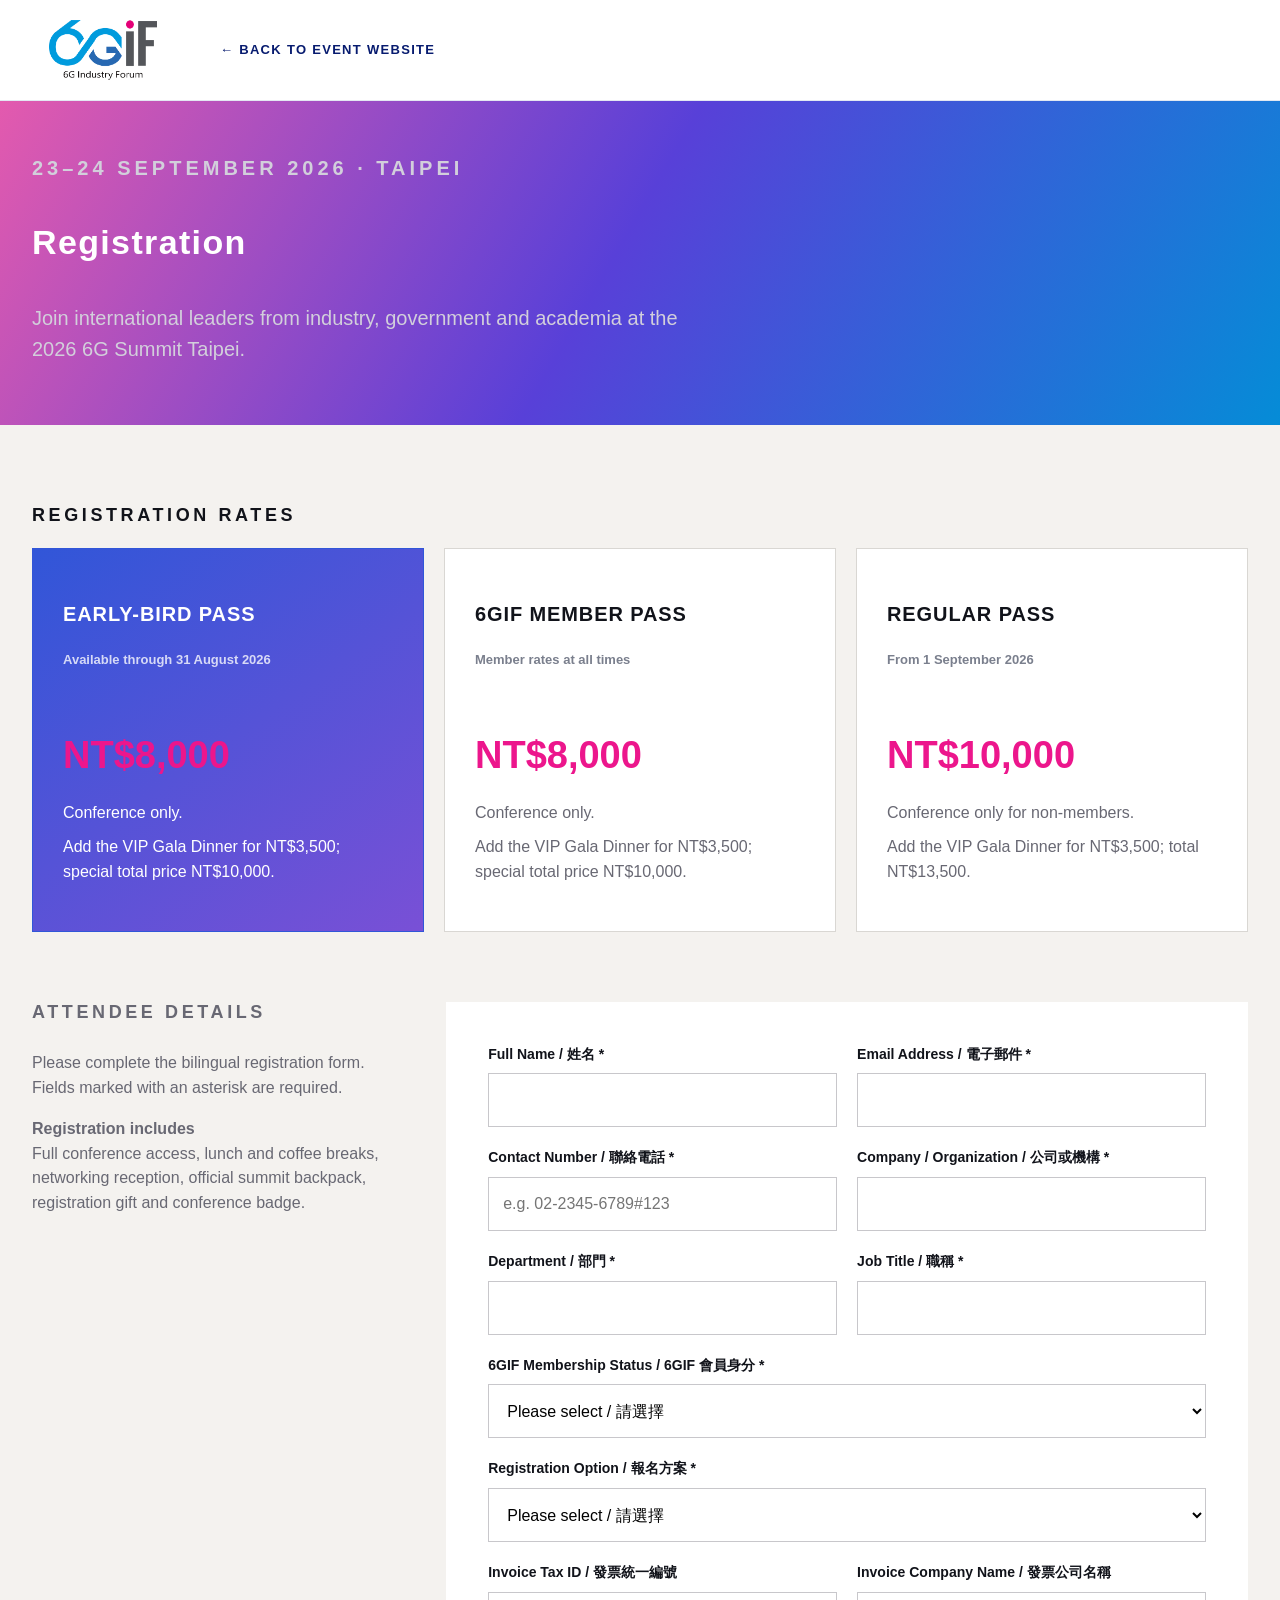
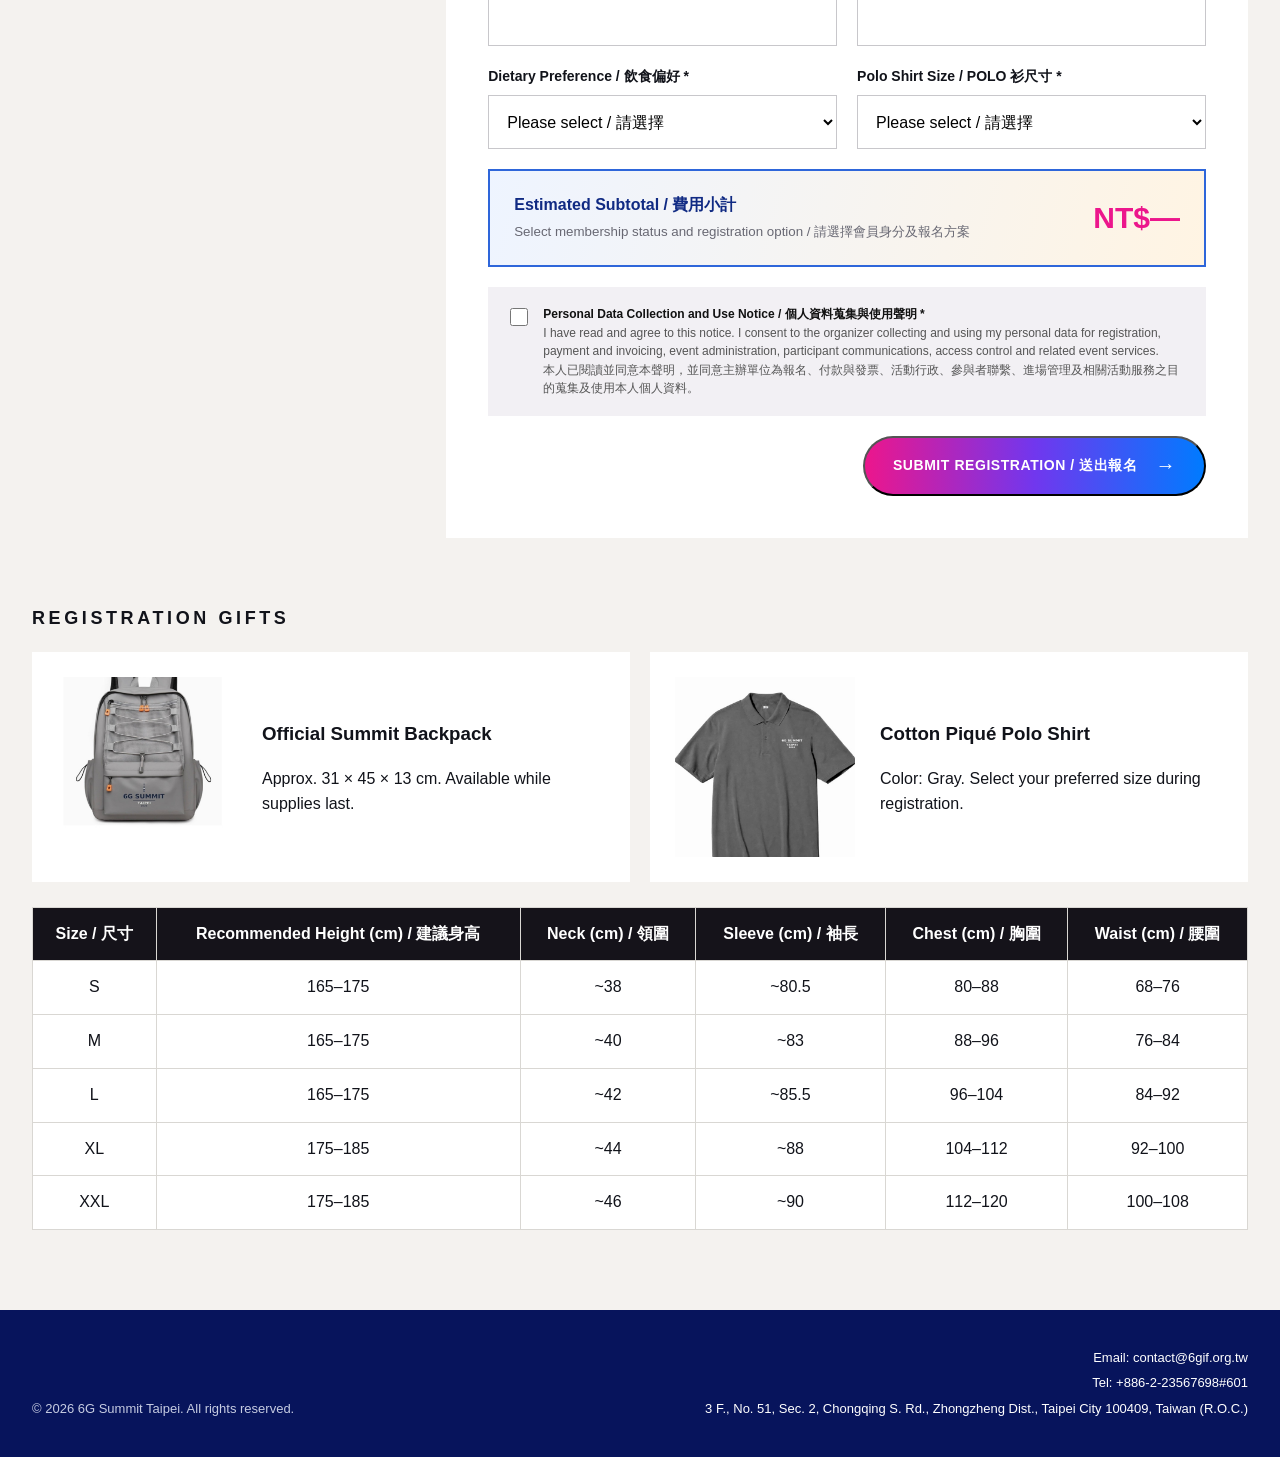
==== commit a5fff372: "Update 12 August summit program and visuals" ====
--- a/registration.html
+++ b/registration.html
@@ -7,7 +7,7 @@
   <title>Registration | 2026 6G Summit Taipei</title>
   <link rel="stylesheet" href="style.css">
   <link rel="stylesheet" href="mobile.css?v=20260729-2">
-  <link rel="stylesheet" href="client-feedback.css?v=20260805-4">
+  <link rel="stylesheet" href="client-feedback.css?v=20260812-1">
 </head>
 <body>
   <header class="site-header">
@@ -64,8 +64,8 @@
         <section class="gift-panel">
           <p class="section-label">REGISTRATION GIFTS</p>
           <div class="gift-grid">
-            <article class="gift-card"><div class="gift-image-frame gift-image-backpack"><img src="assets/registration-backpack-20260806.png" alt="Gray official summit backpack with 2026 6G Summit Taipei logo"></div><div><h3>Official Summit Backpack</h3><p>Approx. 31 × 45 × 13 cm. Available while supplies last.</p></div></article>
-            <article class="gift-card"><div class="gift-image-frame gift-image-polo"><img src="assets/registration-polo-20260806.png" alt="Gray cotton piqué polo shirt with 2026 6G Summit Taipei logo"></div><div><h3>Cotton Piqué Polo Shirt</h3><p>Color: Gray. Select your preferred size during registration.</p></div></article>
+            <article class="gift-card"><div class="gift-image-frame gift-image-backpack"><img src="assets/registration-backpack-20260812.jpg" alt="Gray official summit backpack with 2026 6G Summit Taipei logo"></div><div><h3>Official Summit Backpack</h3><p>Approx. 31 × 45 × 13 cm. Available while supplies last.</p></div></article>
+            <article class="gift-card"><div class="gift-image-frame gift-image-polo"><img src="assets/registration-polo-20260812.jpg" alt="Gray cotton piqué polo shirt with 2026 6G Summit Taipei logo"></div><div><h3>Cotton Piqué Polo Shirt</h3><p>Color: Gray. Select your preferred size during registration.</p></div></article>
           </div>
           <p class="size-table-hint"><span aria-hidden="true">↔</span> Swipe horizontally to view all sizes / 左右滑動查看完整尺寸</p>
           <div class="size-table" tabindex="0" role="region" aria-label="Polo shirt size chart, scroll horizontally to view all columns"><table><thead><tr><th>Size / 尺寸</th><th>Recommended Height (cm) / 建議身高</th><th>Neck (cm) / 領圍</th><th>Sleeve (cm) / 袖長</th><th>Chest (cm) / 胸圍</th><th>Waist (cm) / 腰圍</th></tr></thead><tbody><tr><td>S</td><td>165–175</td><td>~38</td><td>~80.5</td><td>80–88</td><td>68–76</td></tr><tr><td>M</td><td>165–175</td><td>~40</td><td>~83</td><td>88–96</td><td>76–84</td></tr><tr><td>L</td><td>165–175</td><td>~42</td><td>~85.5</td><td>96–104</td><td>84–92</td></tr><tr><td>XL</td><td>175–185</td><td>~44</td><td>~88</td><td>104–112</td><td>92–100</td></tr><tr><td>XXL</td><td>175–185</td><td>~46</td><td>~90</td><td>112–120</td><td>100–108</td></tr></tbody></table></div>
@@ -74,6 +74,6 @@
     </section>
   </main>
   <footer class="simple-footer"><div class="container simple-footer-inner"><p>© 2026 6G Summit Taipei. All rights reserved.</p><address><a href="mailto:contact@6gif.org.tw">Email: contact@6gif.org.tw</a><span>Tel: +886-2-23567698#601</span><span>3 F., No. 51, Sec. 2, Chongqing S. Rd., Zhongzheng Dist., Taipei City 100409, Taiwan (R.O.C.)</span></address></div></footer>
-  <script src="script.js?v=20260805-1"></script>
+  <script src="script.js?v=20260812-1"></script>
 </body>
 </html>
--- a/client-feedback.css
+++ b/client-feedback.css
@@ -51,6 +51,17 @@
   width: 100%;
   height: auto;
   object-fit: contain;
+}
+
+.speaker-placeholder {
+  display: flex;
+  align-items: center;
+  justify-content: center;
+  background: linear-gradient(145deg, #eaf2ff, #cbdcff);
+  color: #173a91;
+  font-size: 42px;
+  font-weight: 800;
+  letter-spacing: .08em;
 }
 
 .event-details-strip {
@@ -665,6 +676,13 @@
   flex-direction: column;
   align-items: center;
   justify-content: center;
+  gap: 28px;
+}
+
+.registration-cta h2 {
+  margin: 0 auto;
+  padding: 0;
+  transform: translateY(-0.5em);
 }
 
 .venue-section .venue-grid h2,
@@ -715,6 +733,7 @@
 @media (max-width: 700px) {
   .registration-cta .container {
     min-height: 350px;
+    gap: 22px;
   }
 
   .gift-image-frame {
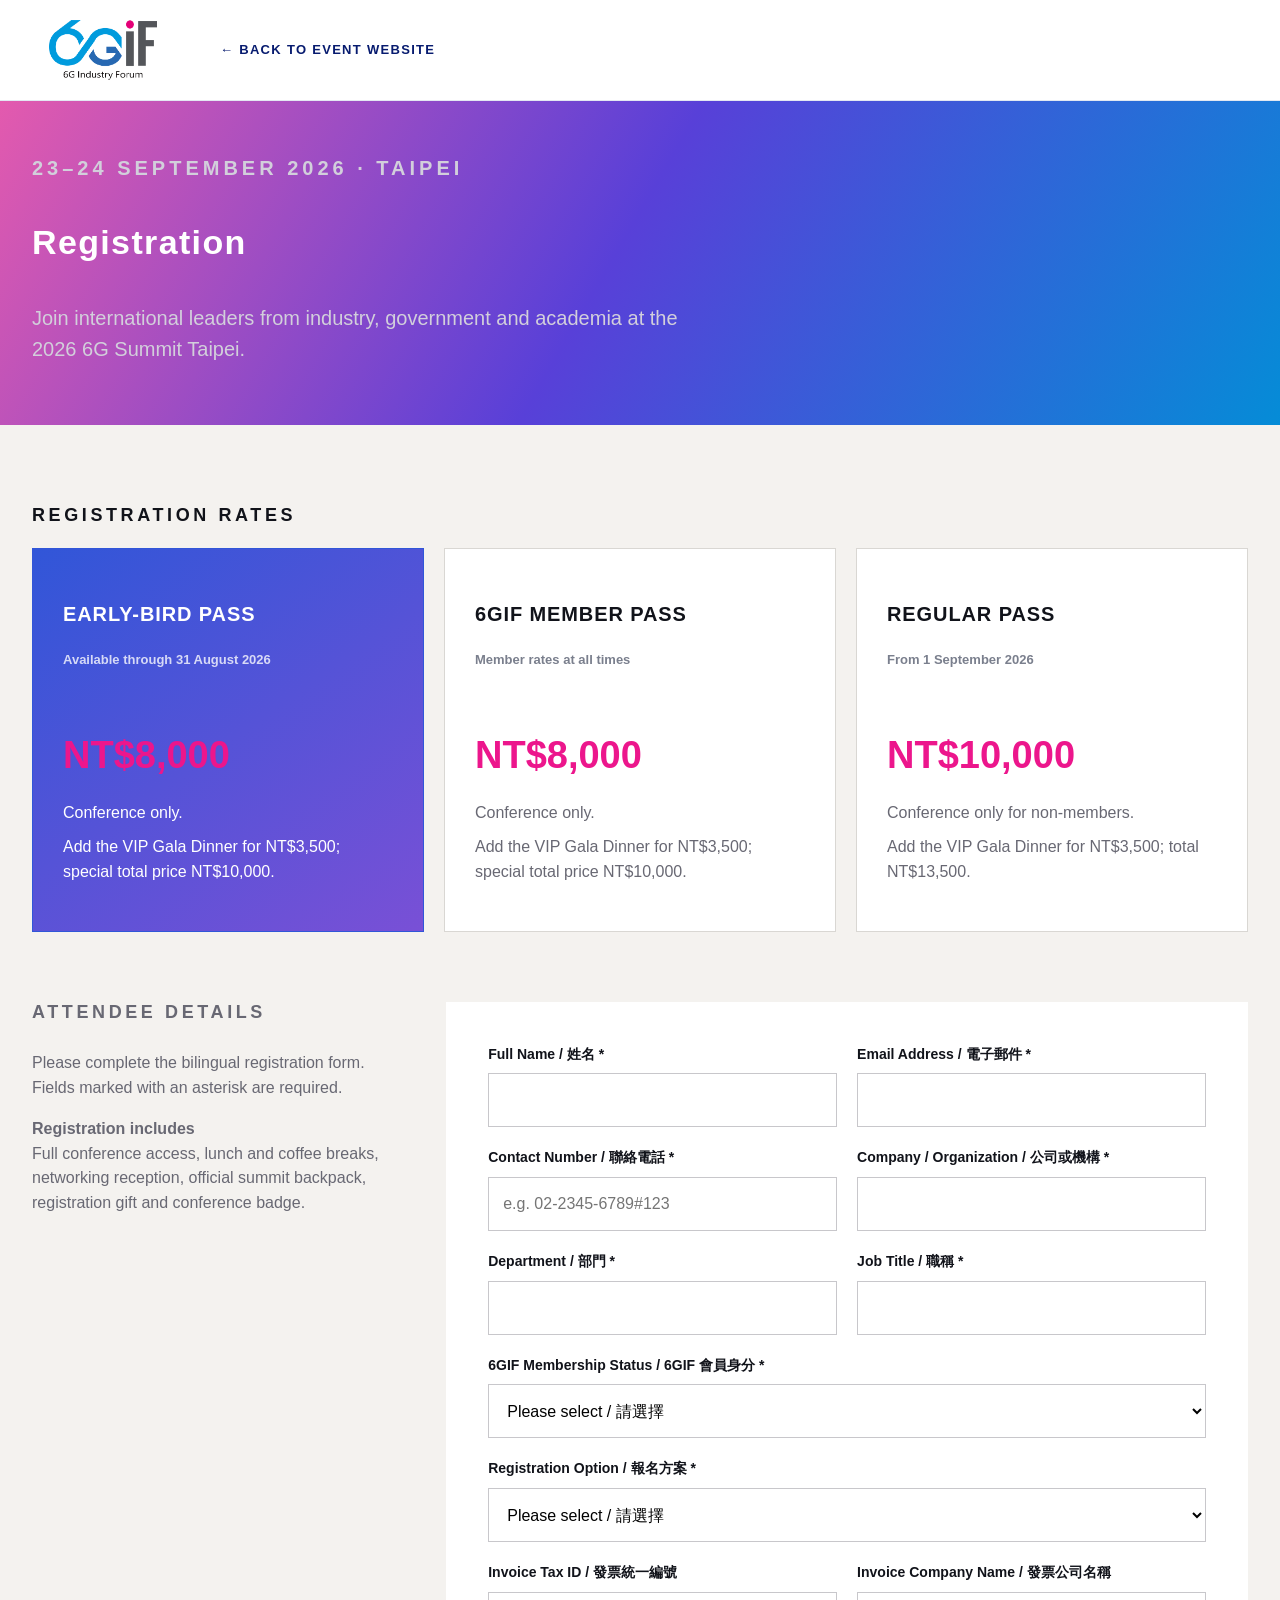
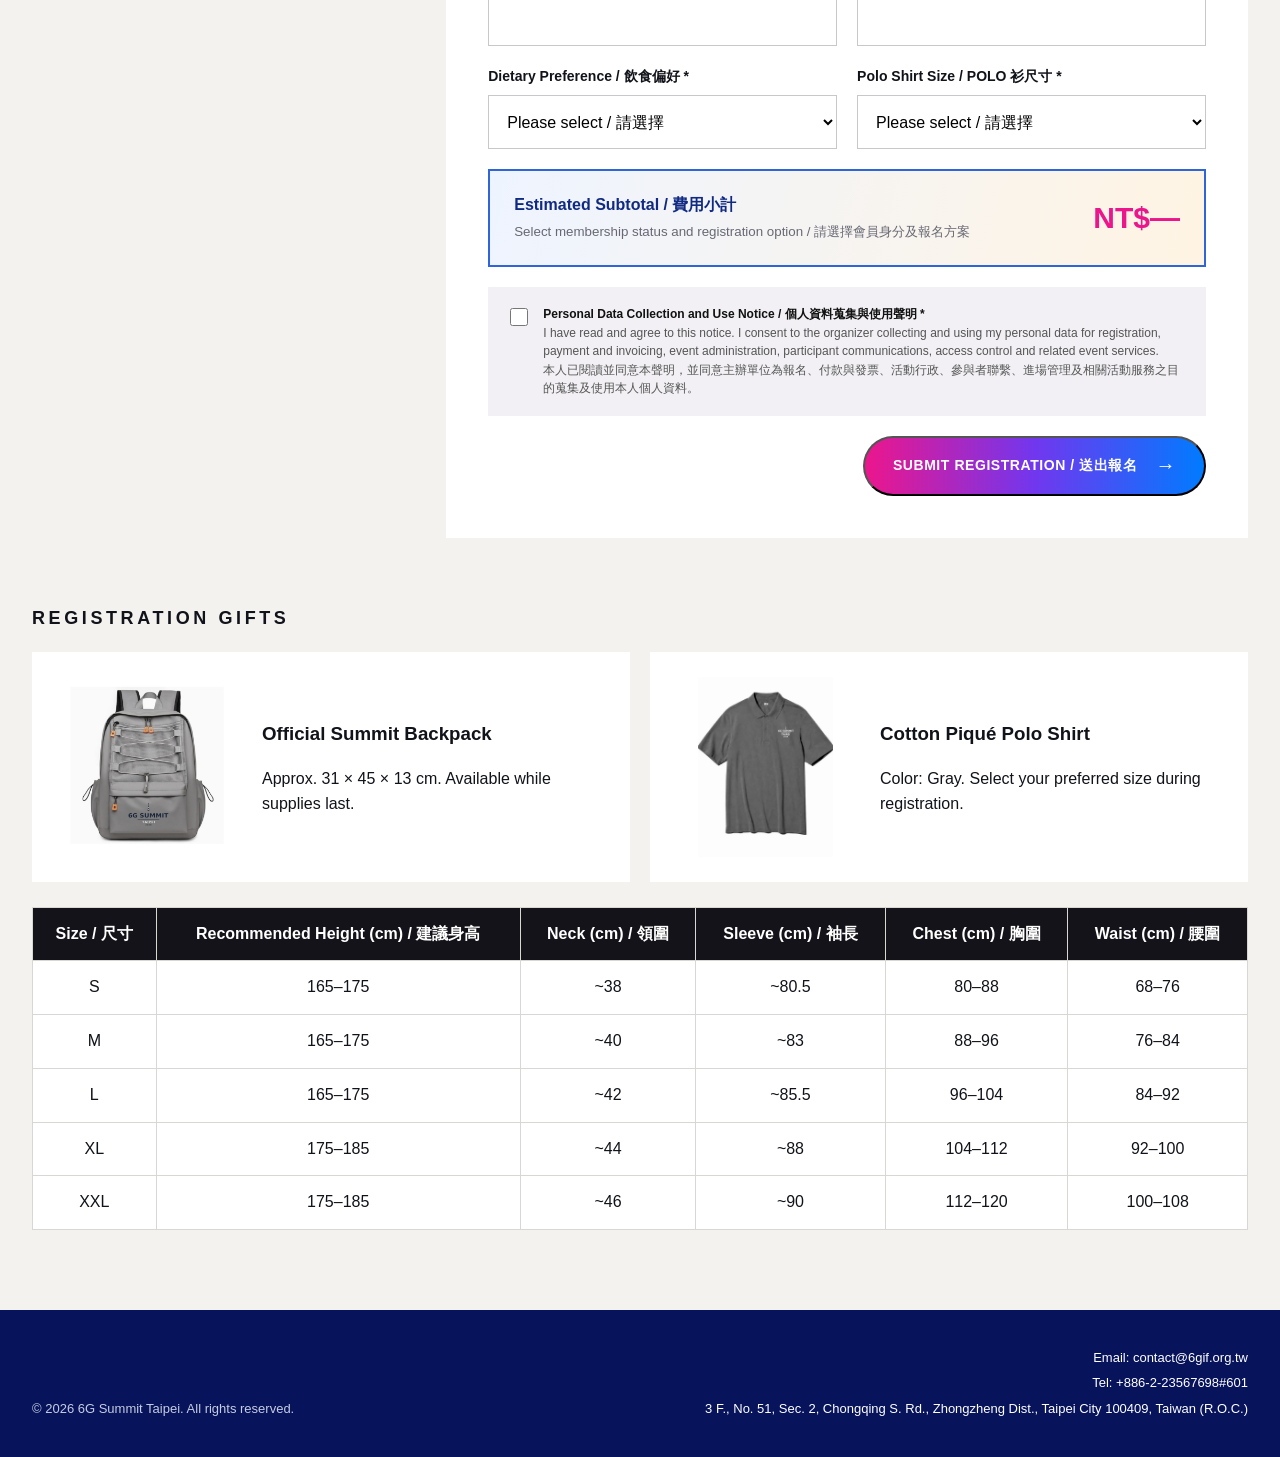
==== commit d80592b0: "Update 13 August speakers and gift visuals" ====
--- a/registration.html
+++ b/registration.html
@@ -7,7 +7,7 @@
   <title>Registration | 2026 6G Summit Taipei</title>
   <link rel="stylesheet" href="style.css">
   <link rel="stylesheet" href="mobile.css?v=20260729-2">
-  <link rel="stylesheet" href="client-feedback.css?v=20260812-1">
+  <link rel="stylesheet" href="client-feedback.css?v=20260813-1">
 </head>
 <body>
   <header class="site-header">
@@ -64,8 +64,8 @@
         <section class="gift-panel">
           <p class="section-label">REGISTRATION GIFTS</p>
           <div class="gift-grid">
-            <article class="gift-card"><div class="gift-image-frame gift-image-backpack"><img src="assets/registration-backpack-20260812.jpg" alt="Gray official summit backpack with 2026 6G Summit Taipei logo"></div><div><h3>Official Summit Backpack</h3><p>Approx. 31 × 45 × 13 cm. Available while supplies last.</p></div></article>
-            <article class="gift-card"><div class="gift-image-frame gift-image-polo"><img src="assets/registration-polo-20260812.jpg" alt="Gray cotton piqué polo shirt with 2026 6G Summit Taipei logo"></div><div><h3>Cotton Piqué Polo Shirt</h3><p>Color: Gray. Select your preferred size during registration.</p></div></article>
+            <article class="gift-card"><div class="gift-image-frame gift-image-backpack"><img src="assets/registration-backpack-20260813.jpg" alt="Gray official summit backpack with 2026 6G Summit Taipei logo"></div><div><h3>Official Summit Backpack</h3><p>Approx. 31 × 45 × 13 cm. Available while supplies last.</p></div></article>
+            <article class="gift-card"><div class="gift-image-frame gift-image-polo"><img src="assets/registration-polo-20260813.jpg" alt="Gray cotton piqué polo shirt with 2026 6G Summit Taipei logo"></div><div><h3>Cotton Piqué Polo Shirt</h3><p>Color: Gray. Select your preferred size during registration.</p></div></article>
           </div>
           <p class="size-table-hint"><span aria-hidden="true">↔</span> Swipe horizontally to view all sizes / 左右滑動查看完整尺寸</p>
           <div class="size-table" tabindex="0" role="region" aria-label="Polo shirt size chart, scroll horizontally to view all columns"><table><thead><tr><th>Size / 尺寸</th><th>Recommended Height (cm) / 建議身高</th><th>Neck (cm) / 領圍</th><th>Sleeve (cm) / 袖長</th><th>Chest (cm) / 胸圍</th><th>Waist (cm) / 腰圍</th></tr></thead><tbody><tr><td>S</td><td>165–175</td><td>~38</td><td>~80.5</td><td>80–88</td><td>68–76</td></tr><tr><td>M</td><td>165–175</td><td>~40</td><td>~83</td><td>88–96</td><td>76–84</td></tr><tr><td>L</td><td>165–175</td><td>~42</td><td>~85.5</td><td>96–104</td><td>84–92</td></tr><tr><td>XL</td><td>175–185</td><td>~44</td><td>~88</td><td>104–112</td><td>92–100</td></tr><tr><td>XXL</td><td>175–185</td><td>~46</td><td>~90</td><td>112–120</td><td>100–108</td></tr></tbody></table></div>
@@ -74,6 +74,6 @@
     </section>
   </main>
   <footer class="simple-footer"><div class="container simple-footer-inner"><p>© 2026 6G Summit Taipei. All rights reserved.</p><address><a href="mailto:contact@6gif.org.tw">Email: contact@6gif.org.tw</a><span>Tel: +886-2-23567698#601</span><span>3 F., No. 51, Sec. 2, Chongqing S. Rd., Zhongzheng Dist., Taipei City 100409, Taiwan (R.O.C.)</span></address></div></footer>
-  <script src="script.js?v=20260812-1"></script>
+  <script src="script.js?v=20260813-1"></script>
 </body>
 </html>
--- a/client-feedback.css
+++ b/client-feedback.css
@@ -718,16 +718,17 @@
   display: block;
   width: 100%;
   max-width: none;
-  height: auto;
-  object-fit: initial;
+  height: 100%;
+  object-fit: contain;
+  object-position: center;
 }
 
 .gift-image-backpack img {
-  transform: translateY(-23px);
+  transform: none;
 }
 
 .gift-image-polo img {
-  transform: translateY(-3px);
+  transform: none;
 }
 
 @media (max-width: 700px) {
@@ -743,11 +744,11 @@
   }
 
   .gift-image-backpack img {
-    transform: translateY(-28px);
+    transform: none;
   }
 
   .gift-image-polo img {
-    transform: translateY(-4px);
+    transform: none;
   }
 
   .venue-section .venue-grid h2,
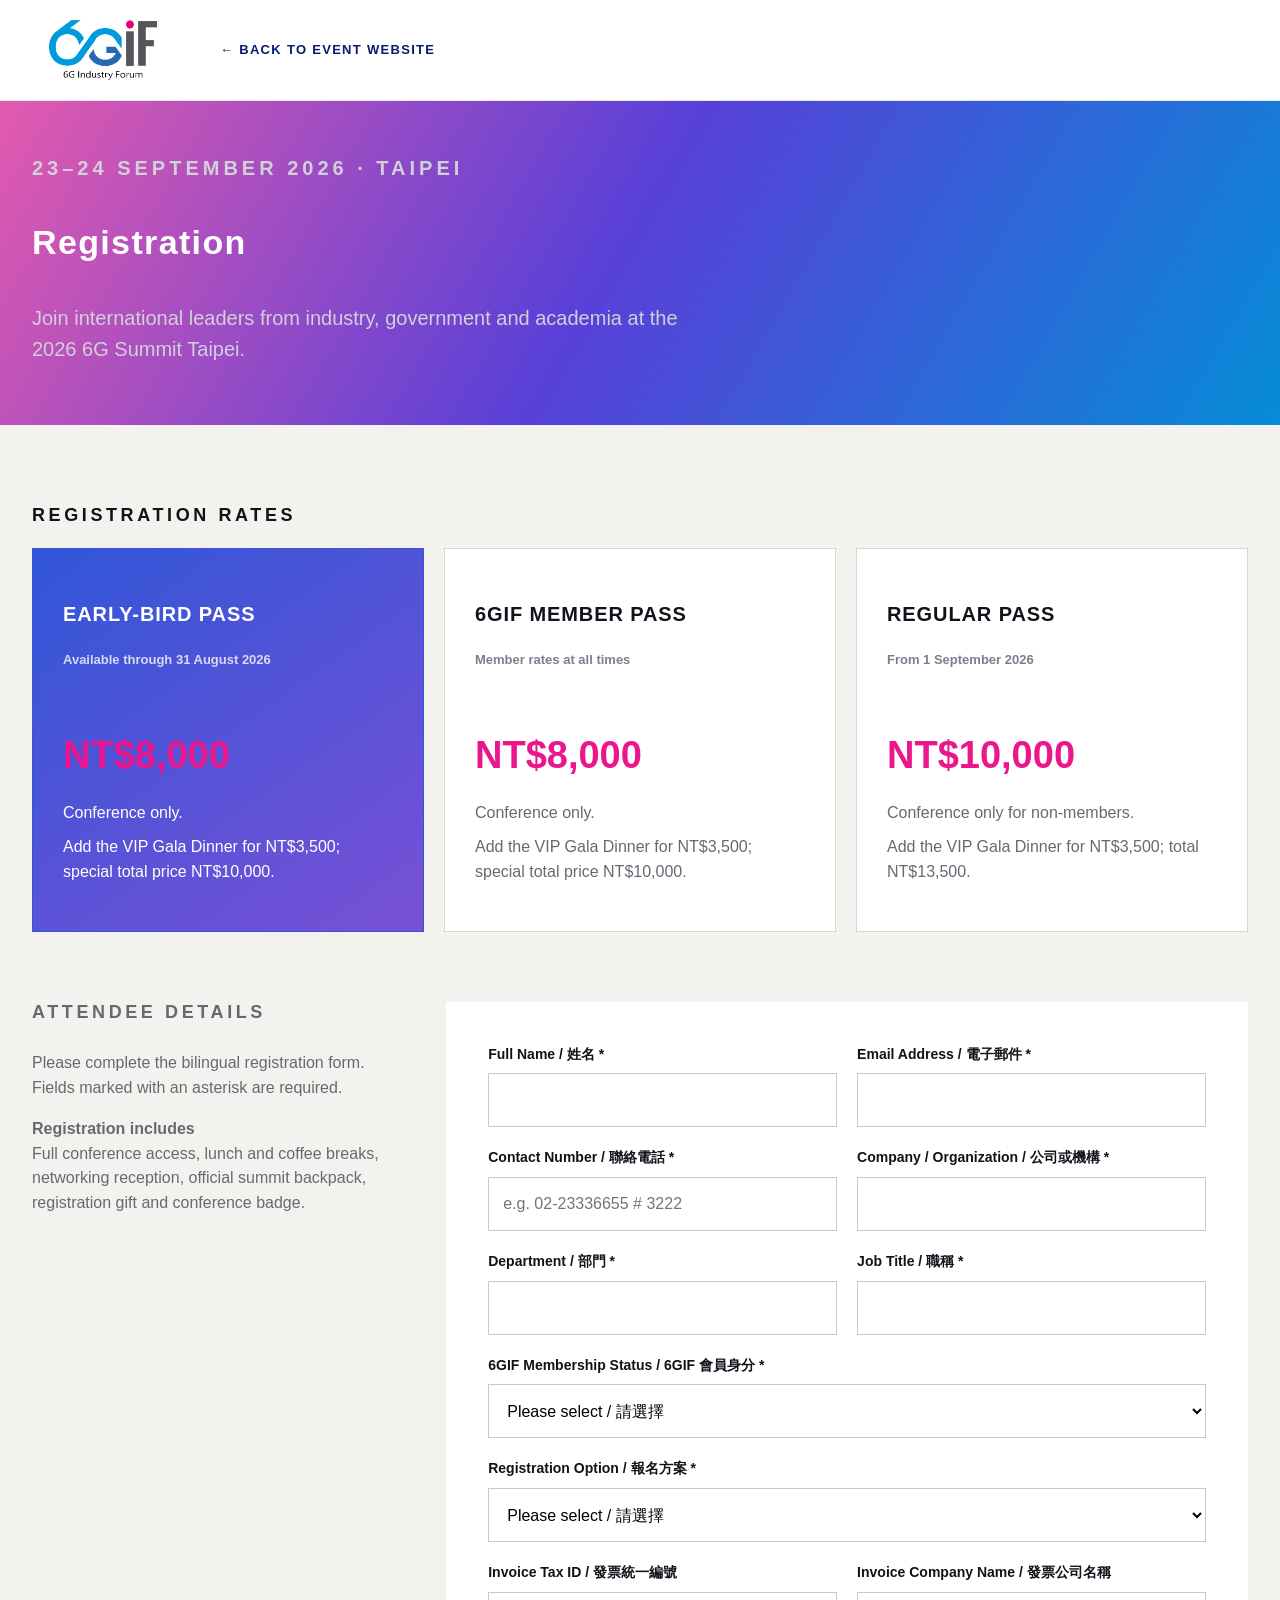
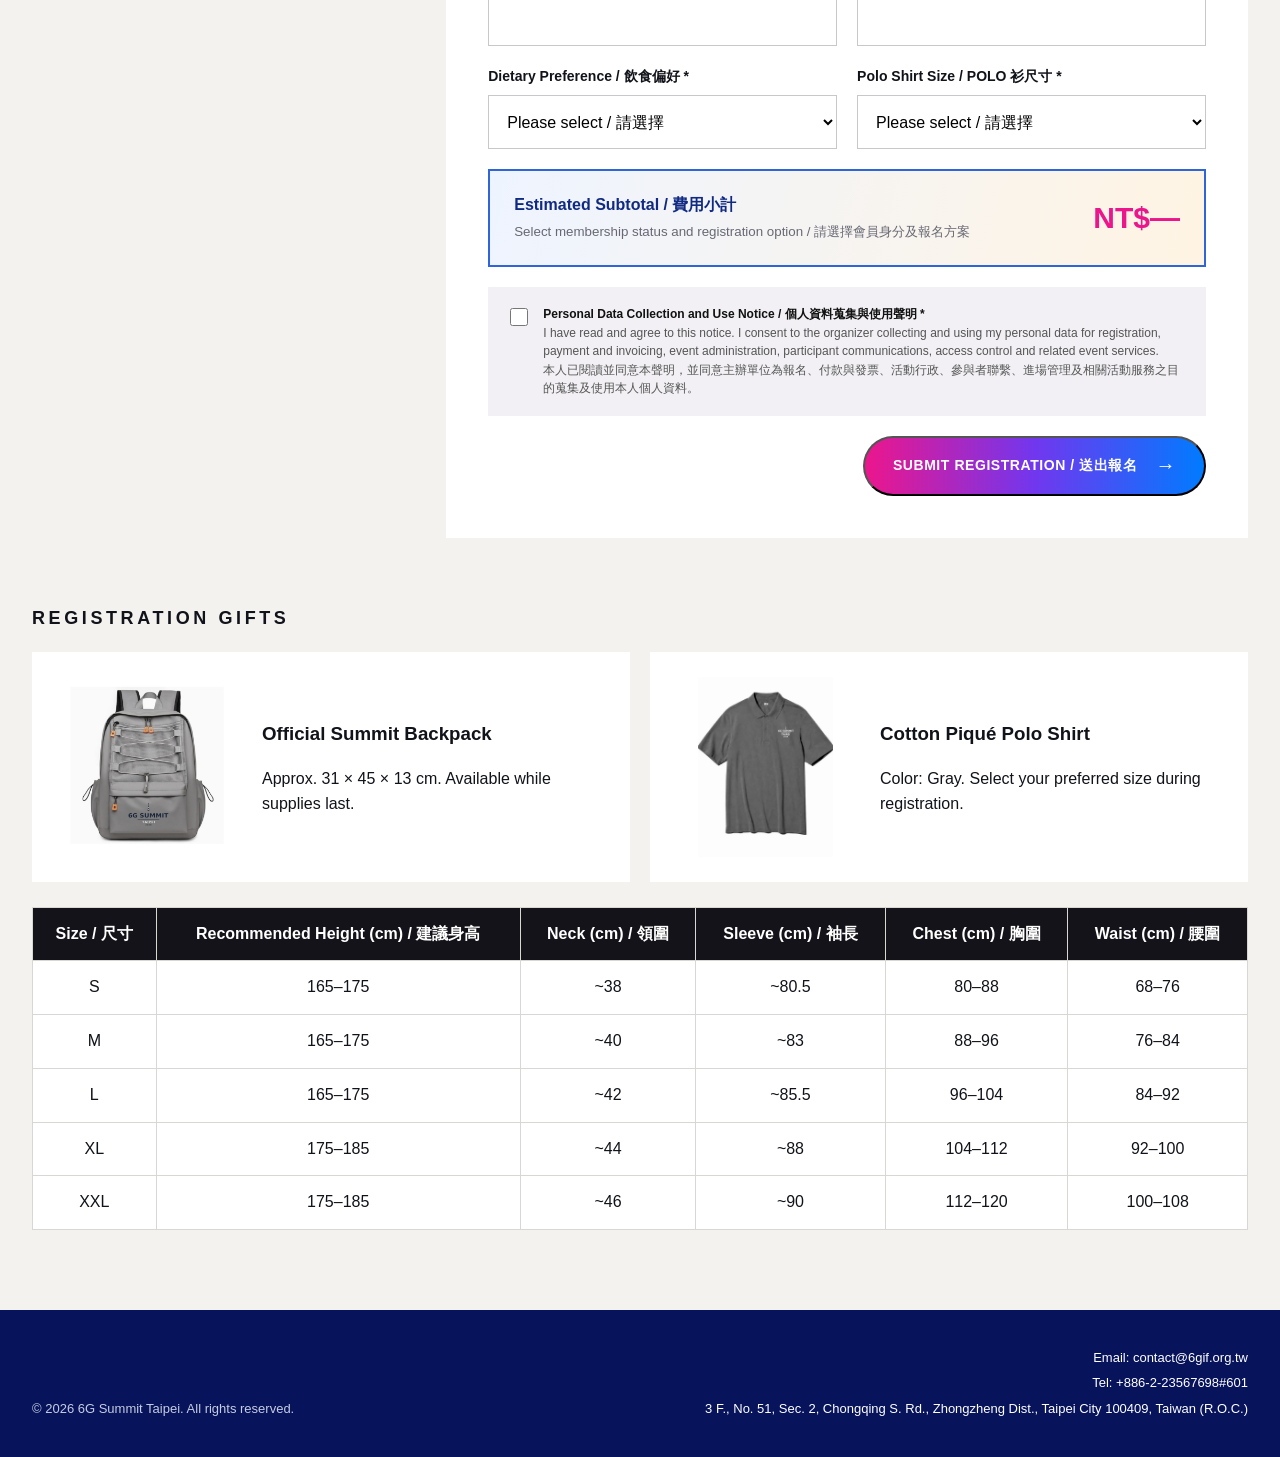
==== commit 9336b34f: "Make speaker names open profiles and relax phone format" ====
--- a/registration.html
+++ b/registration.html
@@ -7,7 +7,7 @@
   <title>Registration | 2026 6G Summit Taipei</title>
   <link rel="stylesheet" href="style.css">
   <link rel="stylesheet" href="mobile.css?v=20260729-2">
-  <link rel="stylesheet" href="client-feedback.css?v=20260813-1">
+  <link rel="stylesheet" href="client-feedback.css?v=20260817-1">
 </head>
 <body>
   <header class="site-header">
@@ -42,7 +42,7 @@
             <div class="website-field" aria-hidden="true"><label for="website">Website</label><input id="website" name="website" type="text" tabindex="-1" autocomplete="off"></div>
             <div class="field"><label for="name">Full Name / 姓名 *</label><input id="name" name="name" type="text" required autocomplete="name"></div>
             <div class="field"><label for="email">Email Address / 電子郵件 *</label><input id="email" name="email" type="email" required autocomplete="email"></div>
-            <div class="field"><label for="phone">Contact Number / 聯絡電話 *</label><input id="phone" name="phone" type="text" required autocomplete="tel" inputmode="text" placeholder="e.g. 02-2345-6789#123"></div>
+            <div class="field"><label for="phone">Contact Number / 聯絡電話 *</label><input id="phone" name="phone" type="text" required autocomplete="tel" inputmode="text" maxlength="30" placeholder="e.g. 02-23336655 # 3222"></div>
             <div class="field"><label for="company">Company / Organization / 公司或機構 *</label><input id="company" name="company" type="text" required autocomplete="organization"></div>
             <div class="field"><label for="department">Department / 部門 *</label><input id="department" name="department" type="text" required autocomplete="organization"></div>
             <div class="field"><label for="title">Job Title / 職稱 *</label><input id="title" name="title" type="text" required autocomplete="organization-title"></div>
--- a/client-feedback.css
+++ b/client-feedback.css
@@ -269,6 +269,35 @@
   font-size: 18px;
 }
 
+.speaker-name-button {
+  appearance: none;
+  display: inline;
+  margin: 0;
+  padding: 0;
+  border: 0;
+  color: inherit;
+  font: inherit;
+  line-height: inherit;
+  text-align: inherit;
+  background: transparent;
+  cursor: pointer;
+  text-decoration: underline;
+  text-decoration-color: rgba(236, 22, 140, .42);
+  text-decoration-thickness: 2px;
+  text-underline-offset: 5px;
+}
+
+.speaker-name-button:hover,
+.speaker-name-button:focus-visible {
+  color: #ec168c;
+  text-decoration-color: currentColor;
+}
+
+.speaker-name-button:focus-visible {
+  outline: 2px solid #ec168c;
+  outline-offset: 4px;
+}
+
 .speaker-grid p {
   font-size: 13px;
 }
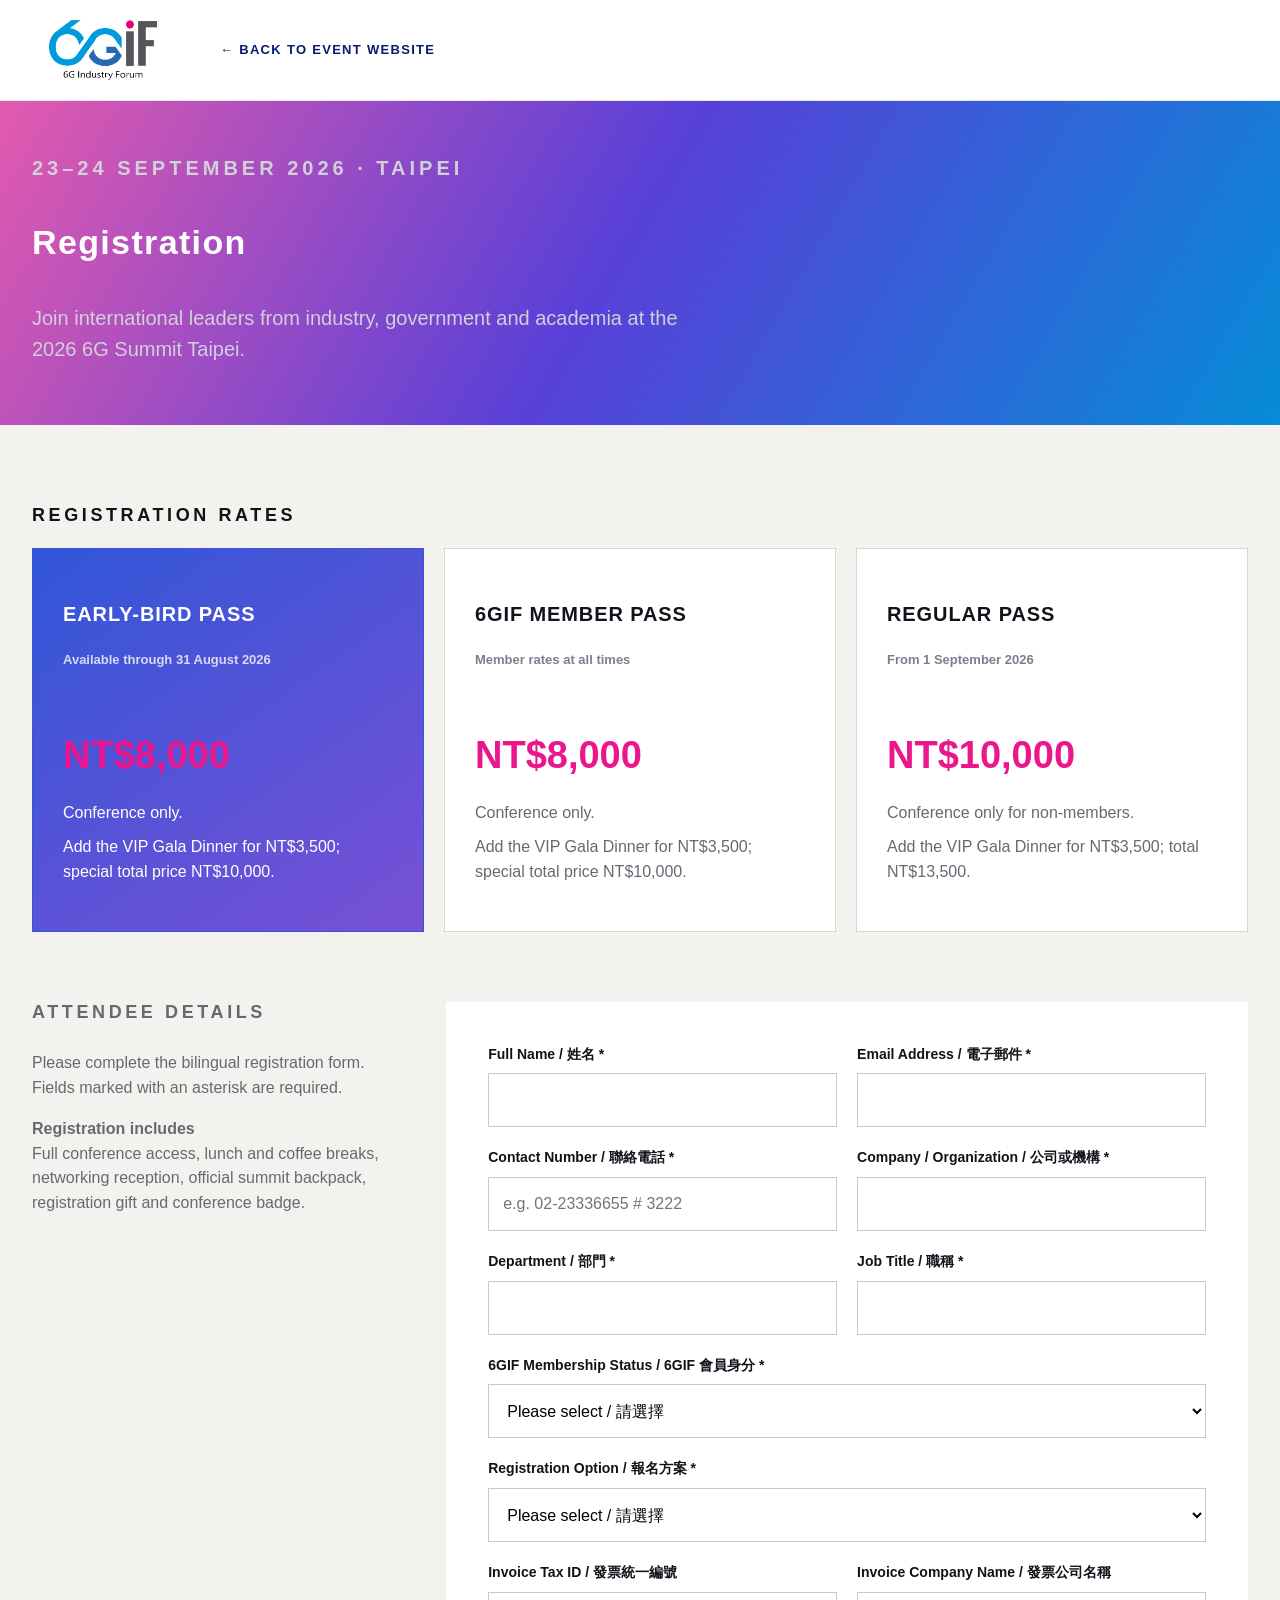
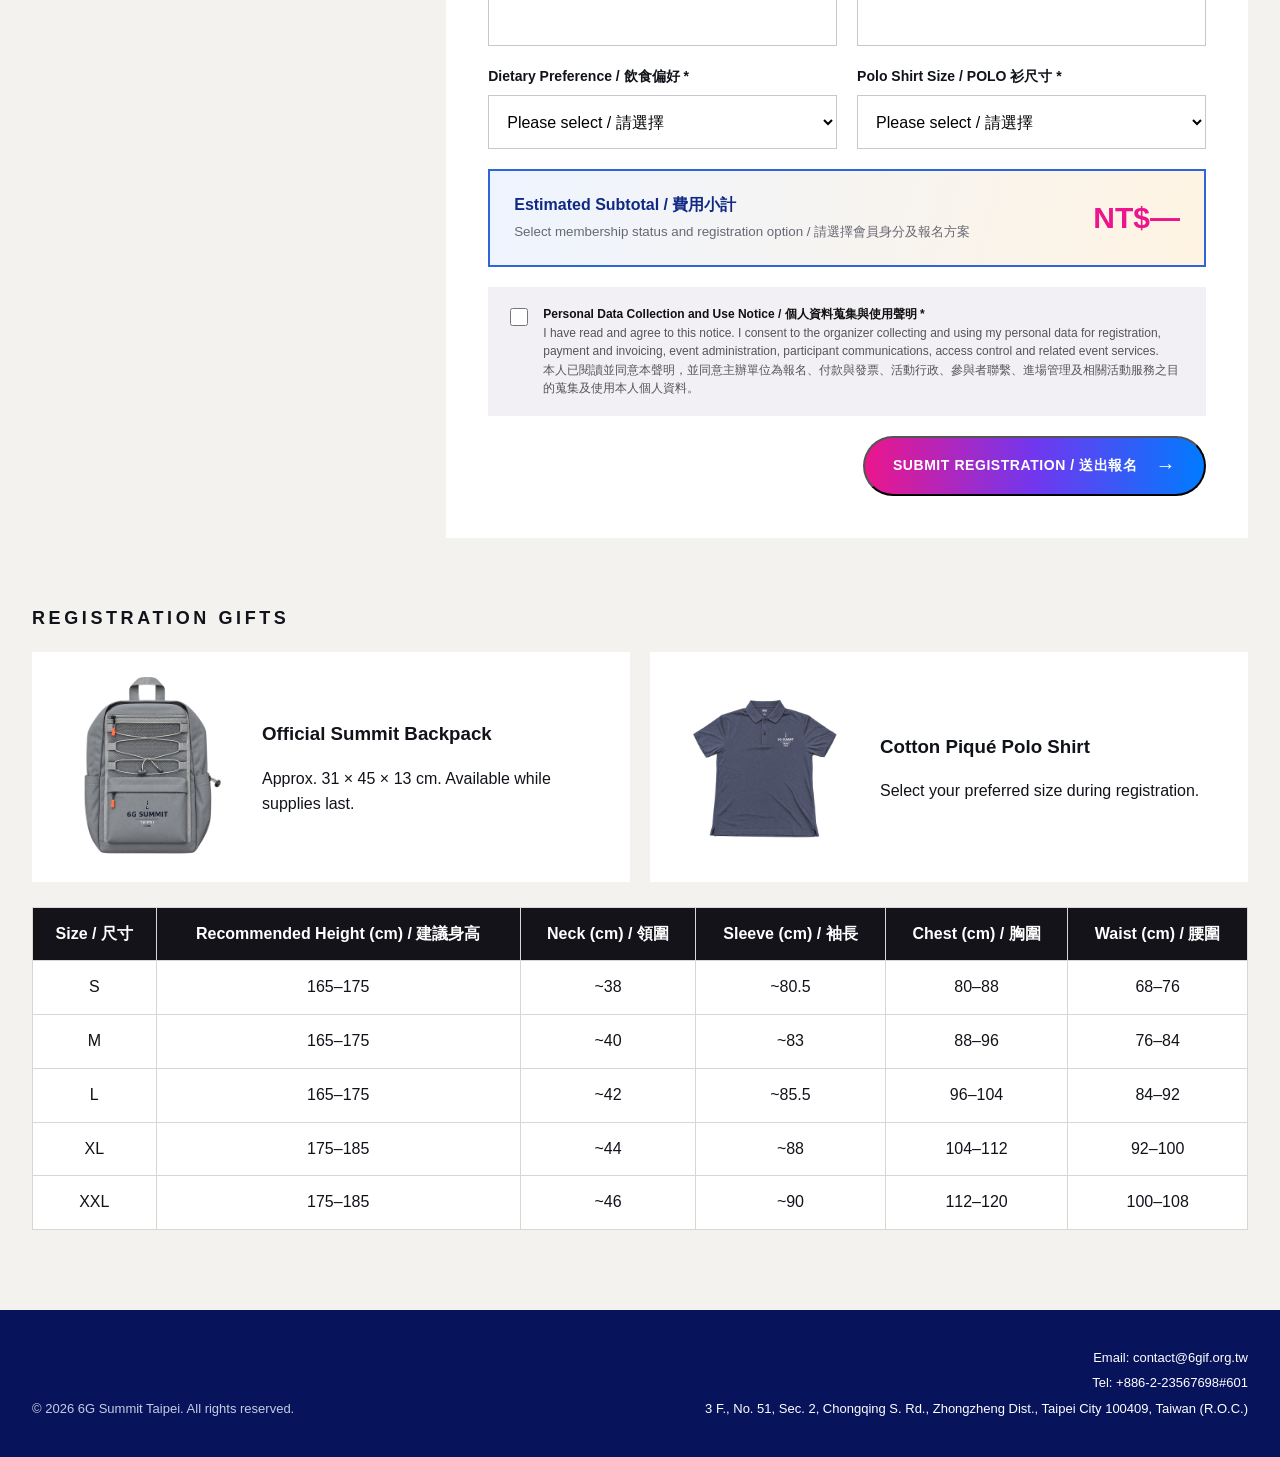
==== commit 61db07f0: "Update 6G Summit speakers agenda and gifts" ====
--- a/registration.html
+++ b/registration.html
@@ -64,8 +64,8 @@
         <section class="gift-panel">
           <p class="section-label">REGISTRATION GIFTS</p>
           <div class="gift-grid">
-            <article class="gift-card"><div class="gift-image-frame gift-image-backpack"><img src="assets/registration-backpack-20260813.jpg" alt="Gray official summit backpack with 2026 6G Summit Taipei logo"></div><div><h3>Official Summit Backpack</h3><p>Approx. 31 × 45 × 13 cm. Available while supplies last.</p></div></article>
-            <article class="gift-card"><div class="gift-image-frame gift-image-polo"><img src="assets/registration-polo-20260813.jpg" alt="Gray cotton piqué polo shirt with 2026 6G Summit Taipei logo"></div><div><h3>Cotton Piqué Polo Shirt</h3><p>Color: Gray. Select your preferred size during registration.</p></div></article>
+            <article class="gift-card"><div class="gift-image-frame gift-image-backpack"><img src="assets/registration-backpack-20260818.png" alt="Gray official summit backpack with 2026 6G Summit Taipei logo"></div><div><h3>Official Summit Backpack</h3><p>Approx. 31 × 45 × 13 cm. Available while supplies last.</p></div></article>
+            <article class="gift-card"><div class="gift-image-frame gift-image-polo"><img src="assets/registration-polo-20260818.png" alt="Official summit polo shirt with 2026 6G Summit Taipei logo"></div><div><h3>Cotton Piqué Polo Shirt</h3><p>Select your preferred size during registration.</p></div></article>
           </div>
           <p class="size-table-hint"><span aria-hidden="true">↔</span> Swipe horizontally to view all sizes / 左右滑動查看完整尺寸</p>
           <div class="size-table" tabindex="0" role="region" aria-label="Polo shirt size chart, scroll horizontally to view all columns"><table><thead><tr><th>Size / 尺寸</th><th>Recommended Height (cm) / 建議身高</th><th>Neck (cm) / 領圍</th><th>Sleeve (cm) / 袖長</th><th>Chest (cm) / 胸圍</th><th>Waist (cm) / 腰圍</th></tr></thead><tbody><tr><td>S</td><td>165–175</td><td>~38</td><td>~80.5</td><td>80–88</td><td>68–76</td></tr><tr><td>M</td><td>165–175</td><td>~40</td><td>~83</td><td>88–96</td><td>76–84</td></tr><tr><td>L</td><td>165–175</td><td>~42</td><td>~85.5</td><td>96–104</td><td>84–92</td></tr><tr><td>XL</td><td>175–185</td><td>~44</td><td>~88</td><td>104–112</td><td>92–100</td></tr><tr><td>XXL</td><td>175–185</td><td>~46</td><td>~90</td><td>112–120</td><td>100–108</td></tr></tbody></table></div>
